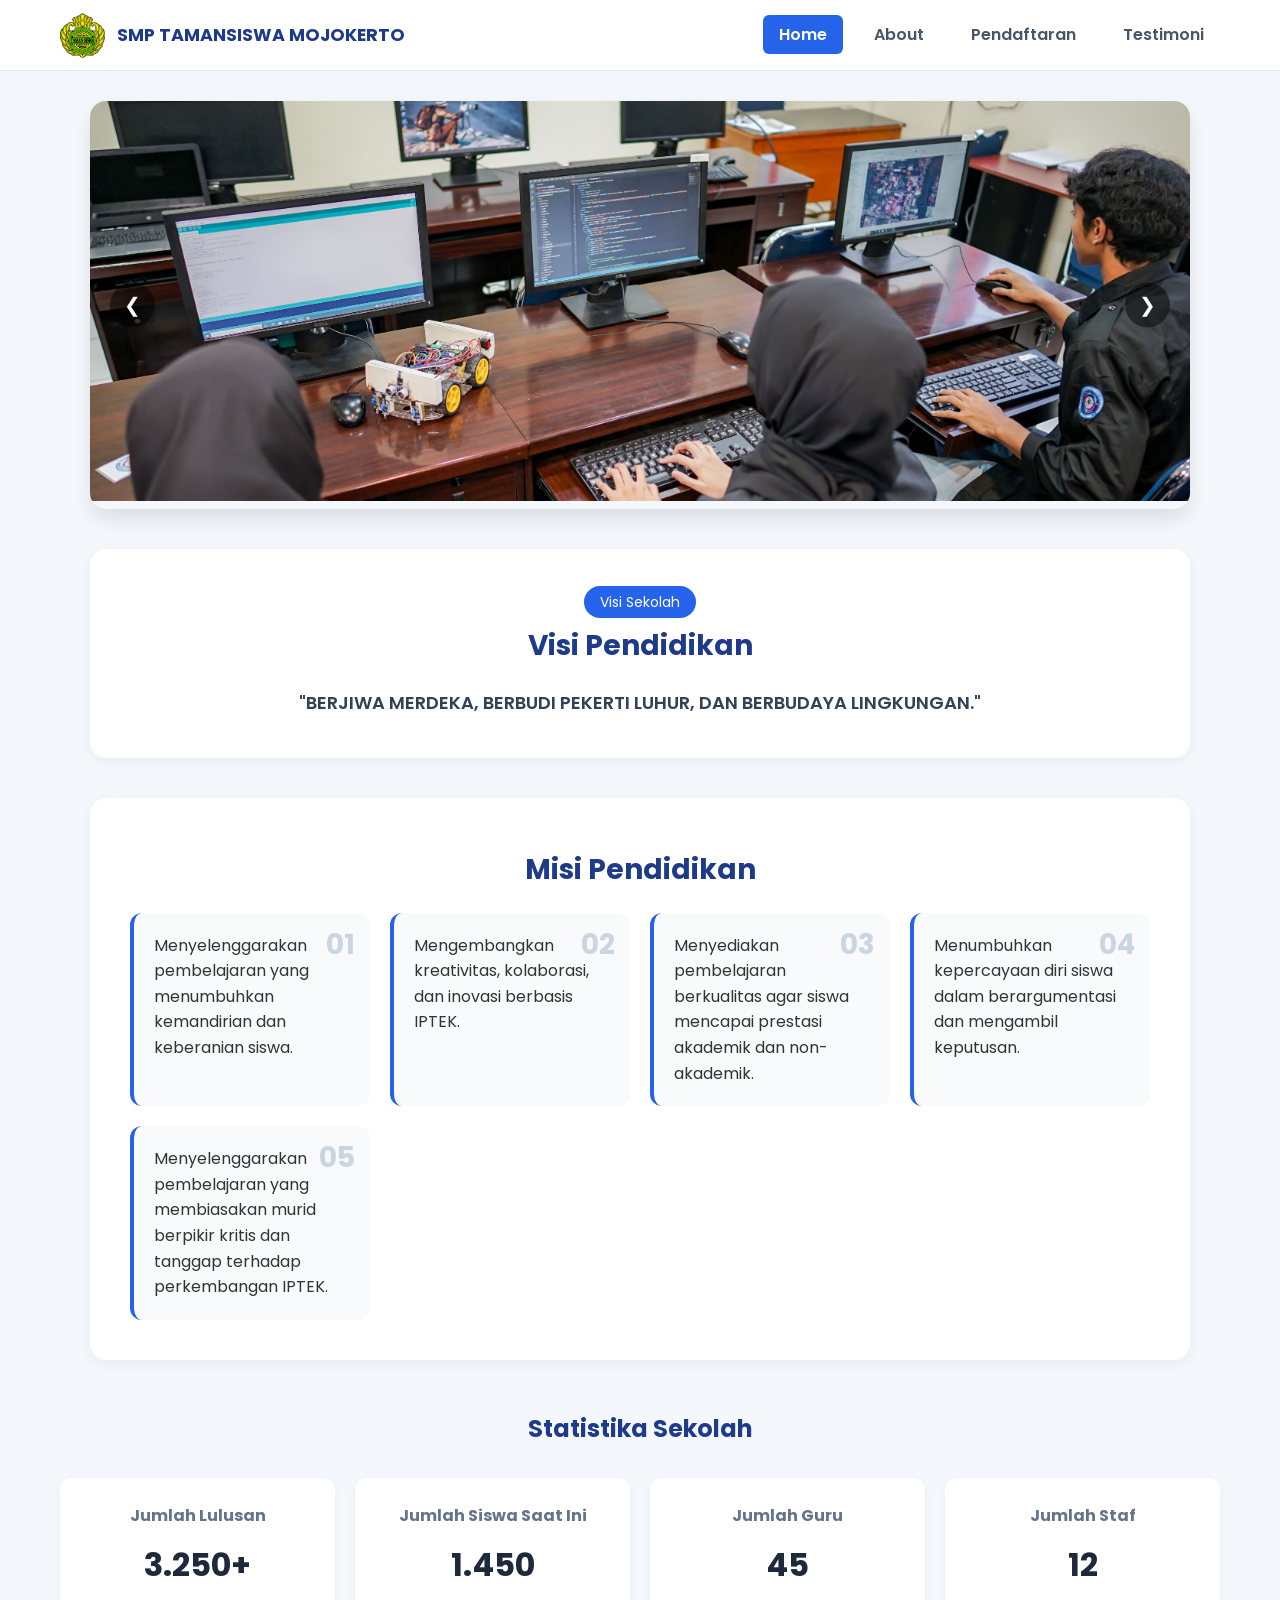
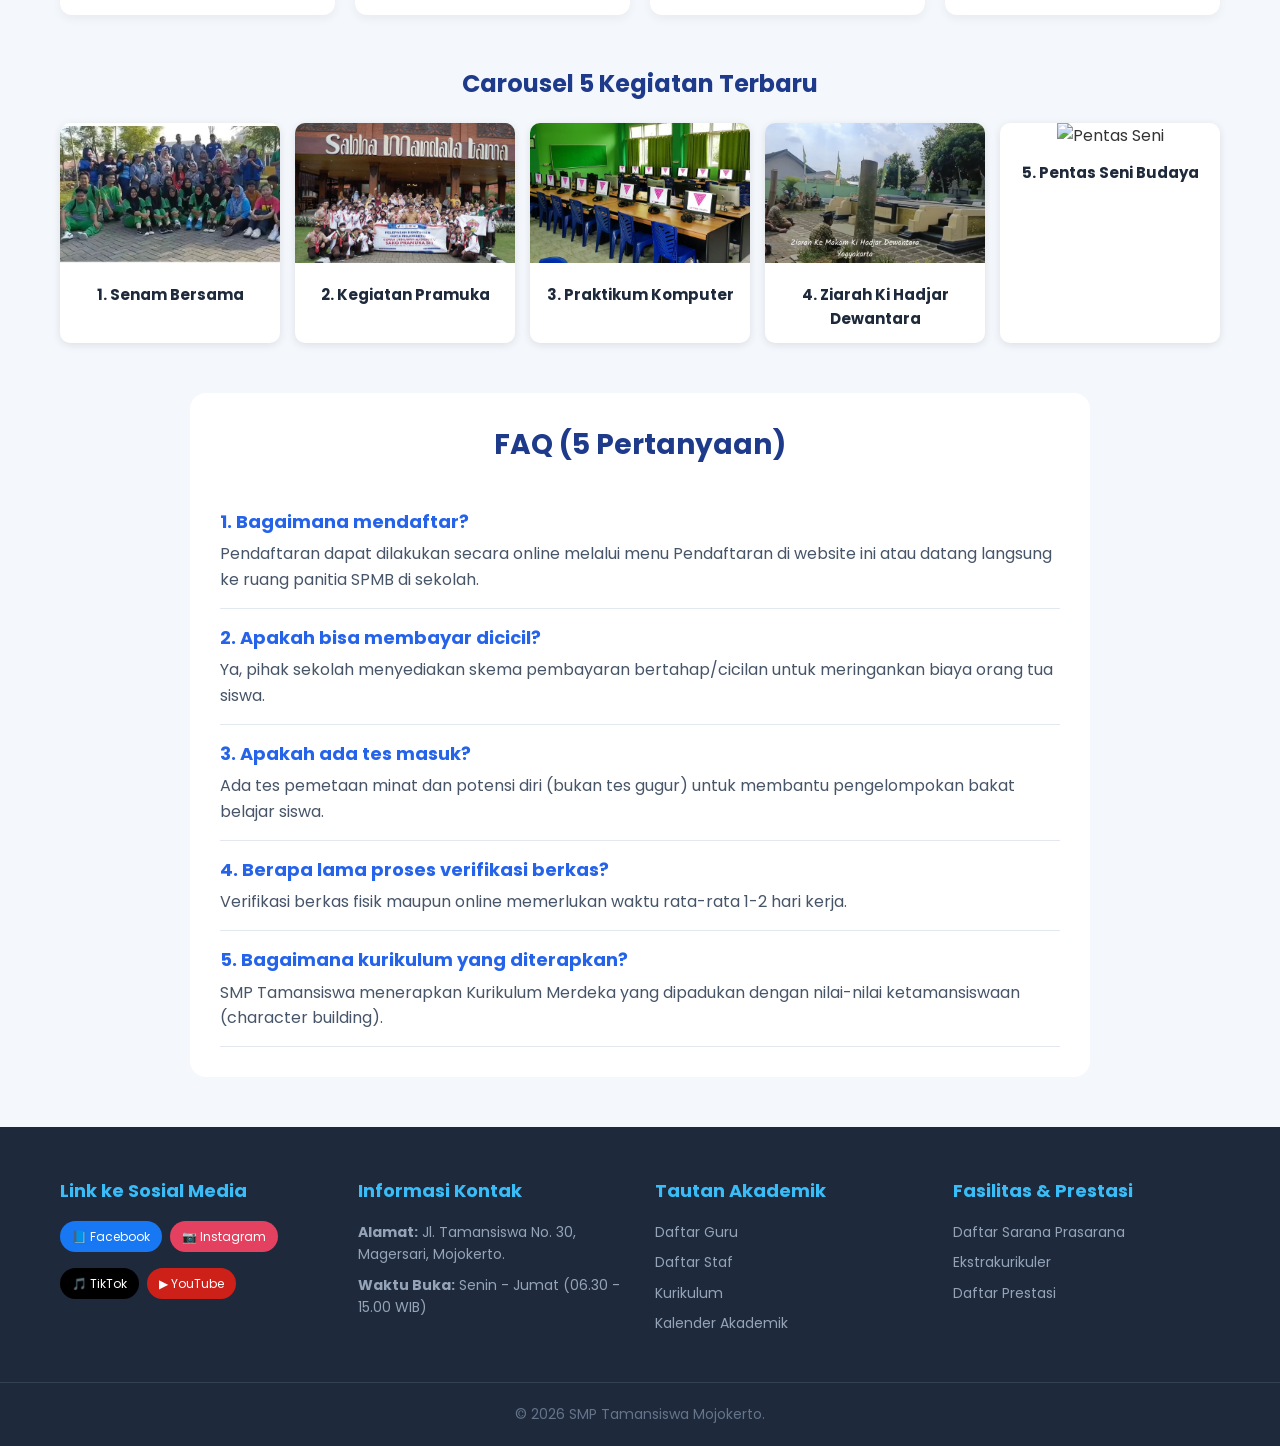
==== index.html @ 733a60e7 "Upload pertama project-TA 1" ====
<!DOCTYPE html>
<html lang="id">
<head>
  <meta charset="UTF-8" />
  <meta name="viewport" content="width=device-width, initial-scale=1.0" />
  <title>Home - SMP Tamansiswa Mojokerto</title>
  <link rel="stylesheet" href="style.css" />
  <link rel="preconnect" href="https://fonts.googleapis.com">
  <link href="https://fonts.googleapis.com/css2?family=Poppins:wght@300;400;600;700&display=swap" rel="stylesheet">
</head>
<body>

  <!-- NAVBAR NAVIGASI -->
  <nav class="navbar">
    <div class="container">
      <div class="logo-container">
        <img src="logo.png" alt="Logo Sekolah" class="logo-img" />
        <a href="index.html" class="logo">SMP TAMANSISWA MOJOKERTO</a>
      </div>

      <input type="checkbox" id="menu-toggle" class="menu-toggle-checkbox">
      <label for="menu-toggle" class="toggle-button" aria-label="Toggle Navigation">&#9776;</label>

      <div class="navbar-links">
        <ul class="nav-menu">
          <li><a href="index.html" class="active">Home</a></li>
          <li><a href="about.html">About</a></li>
          <li><a href="pendaftaran.html">Pendaftaran</a></li>
          <li><a href="testimoni.html">Testimoni</a></li>
        </ul>
      </div>
    </div>
  </nav>

  <!-- CAROUSEL PROMOSI SMP -->
  <div class="carousel">
    <input type="radio" name="slider" id="slide1" checked />
    <input type="radio" name="slider" id="slide2" />
    <input type="radio" name="slider" id="slide3" />

    <div class="slides">
      <div class="slide"><img src="gambar1.jpg" alt="Promosi 1" /></div>
      <div class="slide"><img src="gambar2.jpg" alt="Promosi 2" /></div>
      <div class="slide"><img src="gambar3.jpg" alt="Promosi 3" /></div>
    </div>

    <div class="navigation nav1">
      <label for="slide3" class="prev">&#10094;</label>
      <label for="slide2" class="next">&#10095;</label>
    </div>
    <div class="navigation nav2">
      <label for="slide1" class="prev">&#10094;</label>
      <label for="slide3" class="next">&#10095;</label>
    </div>
    <div class="navigation nav3">
      <label for="slide2" class="prev">&#10094;</label>
      <label for="slide1" class="next">&#10095;</label>
    </div>
  </div>

  <!-- VISI SMP -->
  <section class="visi-section">
    <div class="visi-header">
      <span class="visi-badge">Visi Sekolah</span>
      <h2>Visi Pendidikan</h2>
    </div>
    <p class="visi-text">
      "BERJIWA MERDEKA, BERBUDI PEKERTI LUHUR, DAN BERBUDAYA LINGKUNGAN."
    </p>
  </section>

  <!-- MISI SMP -->
  <section class="misi-section">
    <div class="misi-header">
      <h2>Misi Pendidikan</h2>
    </div>
    <div class="misi-grid">
      <div class="misi-card">
        <div class="misi-number">01</div>
        <p>Menyelenggarakan pembelajaran yang menumbuhkan kemandirian dan keberanian siswa.</p>
      </div>
      <div class="misi-card">
        <div class="misi-number">02</div>
        <p>Mengembangkan kreativitas, kolaborasi, dan inovasi berbasis IPTEK.</p>
      </div>
      <div class="misi-card">
        <div class="misi-number">03</div>
        <p>Menyediakan pembelajaran berkualitas agar siswa mencapai prestasi akademik dan non-akademik.</p>
      </div>
      <div class="misi-card">
        <div class="misi-number">04</div>
        <p>Menumbuhkan kepercayaan diri siswa dalam berargumentasi dan mengambil keputusan.</p>
      </div>
      <div class="misi-card">
        <div class="misi-number">05</div>
        <p>Menyelenggarakan pembelajaran yang membiasakan murid berpikir kritis dan tanggap terhadap perkembangan IPTEK.</p>
      </div>
    </div>
  </section>

  <!-- STATISTIKA -->
  <section id="statistik" class="container">
    <h2>Statistika Sekolah</h2>
    <div class="stat-grid">
      <div class="card">
        <h3>Jumlah Lulusan</h3>
        <div class="number">3.250+</div>
      </div>
      <div class="card">
        <h3>Jumlah Siswa Saat Ini</h3>
        <div class="number">1.450</div>
      </div>
      <div class="card">
        <h3>Jumlah Guru</h3>
        <div class="number">45</div>
      </div>
      <div class="card">
        <h3>Jumlah Staf</h3>
        <div class="number">12</div>
      </div>
    </div>
  </section>

  <!-- CAROUSEL 5 KEGIATAN TERBARU -->
  <section class="kegiatan-terbaru-section container">
    <h2 style="text-align: center; color: #1e3a8a; margin: 40px 0 20px;">Carousel 5 Kegiatan Terbaru</h2>
    <div class="kegiatan-grid">
      <div class="kegiatan-card">
        <img src="kegiatan1.jpg" alt="Senam Bersama">
        <h3>1. Senam Bersama</h3>
      </div>
      <div class="kegiatan-card">
        <img src="kegiatan2.jpg" alt="Pramuka">
        <h3>2. Kegiatan Pramuka</h3>
      </div>
      <div class="kegiatan-card">
        <img src="kegiatan3.jpg" alt="Lab Komputer">
        <h3>3. Praktikum Komputer</h3>
      </div>
      <div class="kegiatan-card">
        <img src="kegiatan4.jpg" alt="Ziarah">
        <h3>4. Ziarah Ki Hadjar Dewantara</h3>
      </div>
      <div class="kegiatan-card">
        <img src="kegiatan5.jpg" alt="Pentas Seni">
        <h3>5. Pentas Seni Budaya</h3>
      </div>
    </div>
  </section>

  <!-- FAQ (5 PERTANYAAN) -->
  <section class="faq-section">
    <h1>FAQ (5 Pertanyaan)</h1>
    <div class="faq-item">
      <h2>1. Bagaimana mendaftar?</h2>
      <p>Pendaftaran dapat dilakukan secara online melalui menu Pendaftaran di website ini atau datang langsung ke ruang panitia SPMB di sekolah.</p>
    </div>
    <div class="faq-item">
      <h2>2. Apakah bisa membayar dicicil?</h2>
      <p>Ya, pihak sekolah menyediakan skema pembayaran bertahap/cicilan untuk meringankan biaya orang tua siswa.</p>
    </div>
    <div class="faq-item">
      <h2>3. Apakah ada tes masuk?</h2>
      <p>Ada tes pemetaan minat dan potensi diri (bukan tes gugur) untuk membantu pengelompokan bakat belajar siswa.</p>
    </div>
    <div class="faq-item">
      <h2>4. Berapa lama proses verifikasi berkas?</h2>
      <p>Verifikasi berkas fisik maupun online memerlukan waktu rata-rata 1-2 hari kerja.</p>
    </div>
    <div class="faq-item">
      <h2>5. Bagaimana kurikulum yang diterapkan?</h2>
      <p>SMP Tamansiswa menerapkan Kurikulum Merdeka yang dipadukan dengan nilai-nilai ketamansiswaan (character building).</p>
    </div>
  </section>

 <!-- FOOTER -->
  <footer class="footer">
    <div class="footer-container">
      <div class="footer-col">
        <h3>Link ke Sosial Media</h3>
        <div class="social-buttons">
          <a href="#" class="facebook">📘 Facebook</a>
          <a href="https://www.instagram.com/smp_tamansiswa_mojokerto/" class="instagram" target="_blank">📷 Instagram</a>
          <a href="#" class="tiktok">🎵 TikTok</a>
          <a href="https://www.youtube.com/@smp_tamansiswa_mojokerto" class="youtube" target="_blank">▶ YouTube</a>
        </div>
      </div>
      <div class="footer-col">
        <h3>Informasi Kontak</h3>
        <p><strong>Alamat:</strong> Jl. Tamansiswa No. 30, Magersari, Mojokerto.</p>
        <p><strong>Waktu Buka:</strong> Senin - Jumat (06.30 - 15.00 WIB)</p>
      </div>
      <div class="footer-col">
        <h3>Tautan Akademik</h3>
        <a href="daftar-guru.html">Daftar Guru</a>
        <a href="daftar-staf.html">Daftar Staf</a>
        <a href="kurikulum.html">Kurikulum</a>
        <a href="kalender-akademik.html">Kalender Akademik</a>
      </div>
      <div class="footer-col">
        <h3>Fasilitas & Prestasi</h3>
        <a href="sarana-prasarana.html">Daftar Sarana Prasarana</a>
        <a href="ekstrakurikuler.html">Ekstrakurikuler</a>
        <a href="daftar-prestasi.html">Daftar Prestasi</a>
      </div>
    </div>
    <div class="footer-bottom">
      © 2026 SMP Tamansiswa Mojokerto.
    </div>
  </footer>

</body>
</html>
---- style.css ----
* {
  margin: 0;
  padding: 0;
  box-sizing: border-box;
}

body {
  font-family: 'Poppins', sans-serif;
  background: #f4f7fb;
  color: #333;
  line-height: 1.6;
}

.container {
  max-width: 1200px;
  margin: 0 auto;
  padding: 0 20px;
}

.navbar {
  background-color: #ffffff;
  border-bottom: 1px solid #e2e8f0;
  position: sticky;
  top: 0;
  z-index: 1000;
}

.navbar .container {
  display: flex;
  align-items: center;
  justify-content: space-between;
  height: 70px;
}

.logo-container {
  display: flex;
  align-items: center;
  gap: 12px;
}

.logo-img {
  width: 45px;
  height: 45px;
}

.logo {
  font-size: 1.1rem;
  font-weight: 700;
  color: #1e3a8a;
  text-decoration: none;
}

.navbar-links ul {
  list-style: none;
  display: flex;
  gap: 15px;
}

.navbar-links a {
  text-decoration: none;
  color: #475569;
  padding: 8px 16px;
  border-radius: 6px;
  font-weight: 600;
  transition: all 0.3s ease;
}

.navbar-links a:hover, .navbar-links a.active {
  background-color: #2563eb;
  color: white;
}

/* Checkbox Hack untuk Mobile Menu */
.menu-toggle-checkbox {
  display: none;
}

.toggle-button {
  display: none;
  font-size: 1.8rem;
  cursor: pointer;
  padding: 4px 12px;
  background: #f1f5f9;
  border-radius: 6px;
  color: #1e3a8a;
}

/* Responsive Mobile Navigation */
@media (max-width: 768px) {
  .toggle-button {
    display: block;
  }

  .navbar-links {
    display: none;
    width: 100%;
    position: absolute;
    top: 70px;
    left: 0;
    background: white;
    box-shadow: 0 4px 10px rgba(0, 0, 0, 0.1);
  }

  .menu-toggle-checkbox:checked ~ .navbar-links {
    display: block;
  }

  .navbar-links ul {
    flex-direction: column;
    padding: 20px;
    gap: 10px;
  }

  .navbar-links ul li a {
    display: block;
    padding: 10px;
  }
}

/* ================= CAROUSEL (PURE CSS) ================= */
.carousel {
  width: 100%;
  max-width: 1100px;
  margin: 30px auto;
  overflow: hidden;
  border-radius: 16px;
  position: relative;
  box-shadow: 0 10px 20px rgba(0,0,0,0.1);
}

.carousel input { display: none; }
.slides { display: flex; transition: 0.5s ease; }
.slide { flex: 0 0 100%; }
.slide img { width: 100%; height: 400px; object-fit: cover; }

#slide1:checked ~ .slides { transform: translateX(0%); }
#slide2:checked ~ .slides { transform: translateX(-100%); }
#slide3:checked ~ .slides { transform: translateX(-200%); }

.navigation {
  position: absolute;
  top: 50%;
  width: 100%;
  transform: translateY(-50%);
  display: none;
  justify-content: space-between;
  padding: 0 20px;
}

#slide1:checked ~ .nav1, #slide2:checked ~ .nav2, #slide3:checked ~ .nav3 { display: flex; }

.navigation label {
  width: 45px; height: 45px;
  background: rgba(0, 0, 0, 0.5);
  color: white; border-radius: 50%;
  display: flex; justify-content: center; align-items: center;
  cursor: pointer; font-size: 20px;
}

/* ================= VISI & MISI ================= */
.visi-section, .misi-section {
  max-width: 1100px;
  margin: 40px auto;
  padding: 40px;
  background: white;
  border-radius: 16px;
  box-shadow: 0 4px 15px rgba(0, 0, 0, 0.05);
}

.visi-header, .misi-header { text-align: center; margin-bottom: 20px; }
.visi-badge { background: #2563eb; color: white; padding: 6px 16px; border-radius: 20px; font-size: 14px; }
.visi-header h2, .misi-header h2 { font-size: 28px; color: #1e3a8a; margin-top: 10px; }
.visi-text { text-align: center; font-size: 18px; font-weight: 600; color: #334155; }

.misi-grid {
  display: grid;
  grid-template-columns: repeat(auto-fit, minmax(220px, 1fr));
  gap: 20px;
}

.misi-card {
  background: #f8fafc;
  padding: 20px;
  border-radius: 12px;
  position: relative;
  border-left: 4px solid #2563eb;
}

.misi-number { position: absolute; top: 10px; right: 15px; font-size: 28px; color: #cbd5e1; font-weight: bold; }

/* ================= STATISTIK ================= */
#statistik { margin: 50px auto; text-align: center; }
#statistik h2 { margin-bottom: 30px; color: #1e3a8a; }
.stat-grid { display: flex; gap: 20px; justify-content: center; flex-wrap: wrap; }
.card { background: white; padding: 25px; border-radius: 12px; box-shadow: 0 4px 10px rgba(0,0,0,0.05); min-width: 200px; flex: 1; }
.card h3 { font-size: 16px; color: #64748b; }
.number { font-size: 32px; font-weight: bold; color: #1e293b; margin-top: 10px; }

/* ================= KEGIATAN TERBARU & KATEGORI ================= */
.kegiatan-grid { display: grid; grid-template-columns: repeat(auto-fit, minmax(180px, 1fr)); gap: 15px; margin-top: 20px; }
.kegiatan-card { background: white; border-radius: 10px; overflow: hidden; box-shadow: 0 2px 8px rgba(0,0,0,0.1); text-align: center; }
.kegiatan-card img { width: 100%; height: 140px; object-fit: cover; }
.kegiatan-card h3 { padding: 12px; font-size: 15px; color: #1e293b; }

.kategori-grid { display: grid; grid-template-columns: repeat(auto-fit, minmax(220px, 1fr)); gap: 20px; margin-top: 20px; }
.kategori-card { background: white; padding: 20px; border-radius: 10px; border-top: 3px solid #2563eb; box-shadow: 0 2px 8px rgba(0,0,0,0.05); }
.kategori-card h3 { margin-bottom: 12px; color: #1e3a8a; }
.kategori-card ul { list-style-position: inside; color: #475569; }

/* ================= FAQ ================= */
.faq-section { max-width: 900px; margin: 50px auto; padding: 30px; background: white; border-radius: 16px; }
.faq-section h1 { text-align: center; font-size: 28px; color: #1e3a8a; margin-bottom: 25px; }
.faq-item { border-bottom: 1px solid #e2e8f0; padding: 15px 0; }
.faq-item h2 { font-size: 18px; color: #2563eb; }
.faq-item p { color: #475569; margin-top: 5px; }

/* ================= ABOUT BANNER & SEJARAH ================= */
.about-banner { position: relative; width: 100%; height: 300px; border-radius: 16px; overflow: hidden; margin-bottom: 30px; }
.about-banner img { width: 100%; height: 100%; object-fit: cover; }
.banner-text { position: absolute; top: 50%; left: 50%; transform: translate(-50%, -50%); color: white; text-align: center; background: rgba(0,0,0,0.5); padding: 20px; border-radius: 10px; }
.sejarah-section { background: white; padding: 30px; border-radius: 16px; margin-bottom: 40px; }
.sejarah-section h2 { color: #1e3a8a; margin-bottom: 15px; }

/* ================= PENDAFTARAN & BIAYA ================= */
.pendaftaran-section { margin: 50px auto; background: white; padding: 40px; border-radius: 16px; }
.section-title { text-align: center; color: #1e3a8a; margin-bottom: 30px; }
.langkah-list { margin-left: 20px; margin-top: 10px; margin-bottom: 30px; }
.table-biaya { width: 100%; border-collapse: collapse; margin: 20px 0 30px; }
.table-biaya th, .table-biaya td { border: 1px solid #e2e8f0; padding: 12px; text-align: left; }
.table-biaya th { background: #f1f5f9; color: #1e293b; }

.form-wrapper { max-width: 600px; margin: 0 auto; background: #f8fafc; padding: 25px; border-radius: 10px; }
.form-group { margin-bottom: 15px; }
.form-group label { display: block; margin-bottom: 5px; font-weight: 600; }
.form-group input, .form-group select { width: 100%; padding: 10px; border: 1px solid #cbd5e1; border-radius: 6px; }
.btn { width: 100%; padding: 12px; background: #2563eb; color: white; border: none; border-radius: 6px; font-weight: bold; cursor: pointer; }

/* ================= TESTIMONI ================= */
.testimonial-section { background: #eef2ff; padding: 50px 0; }
.testimonial-grid { display: grid; grid-template-columns: repeat(auto-fit, minmax(240px, 1fr)); gap: 20px; margin-top: 30px; }
.testimonial-card { background: white; padding: 25px; border-radius: 12px; box-shadow: 0 4px 10px rgba(0,0,0,0.05); }
.quote-icon { font-size: 32px; color: #2563eb; font-weight: bold; }
.testimonial-text { font-style: italic; color: #475569; margin-bottom: 15px; }
.author-info h4 { font-size: 16px; color: #1e293b; }
.author-info p { font-size: 13px; color: #64748b; }

/* ================= FOOTER ================= */
.footer { background: #1e293b; color: #f8fafc; padding-top: 50px; margin-top: 50px; }
.footer-container { max-width: 1200px; margin: auto; padding: 0 20px 40px; display: grid; grid-template-columns: repeat(auto-fit, minmax(220px, 1fr)); gap: 30px; }
.footer-col h3 { font-size: 18px; margin-bottom: 15px; color: #38bdf8; }
.footer-col p, .footer-col a { color: #94a3b8; font-size: 14px; text-decoration: none; margin-bottom: 8px; display: block; }
.social-buttons { display: flex; flex-wrap: wrap; gap: 8px; margin-top: 15px; }
.social-buttons a { padding: 6px 12px; border-radius: 20px; color: white; font-size: 12px; text-decoration: none; }
.facebook { background: #1877F2; } .instagram { background: #E4405F; } .tiktok { background: #000; } .youtube { background: #CD2019; }
.footer-bottom { text-align: center; border-top: 1px solid #334155; padding: 20px; font-size: 14px; color: #64748b; }

.detail-section {
  background: #ffffff;
  padding: 40px;
  border-radius: 16px;
  margin: 40px auto;
  box-shadow: 0 4px 15px rgba(0, 0, 0, 0.05);
}

.grid-cards {
  display: grid;
  grid-template-columns: repeat(auto-fit, minmax(220px, 1fr));
  gap: 20px;
  margin-top: 25px;
}

.profile-card {
  background: #f8fafc;
  border-radius: 12px;
  padding: 20px;
  text-align: center;
  border: 1px solid #e2e8f0;
}

.profile-card img {
  width: 100px;
  height: 100px;
  border-radius: 50%;
  object-fit: cover;
  margin-bottom: 12px;
}

.profile-card h4 {
  color: #1e3a8a;
  font-size: 16px;
  margin-bottom: 4px;
}

.profile-card p {
  color: #64748b;
  font-size: 13px;
}

.list-detail {
  list-style-type: none;
  margin-top: 15px;
}

.list-detail li {
  padding: 12px 15px;
  background: #f8fafc;
  border-left: 4px solid #2563eb;
  margin-bottom: 10px;
  border-radius: 0 8px 8px 0;
}
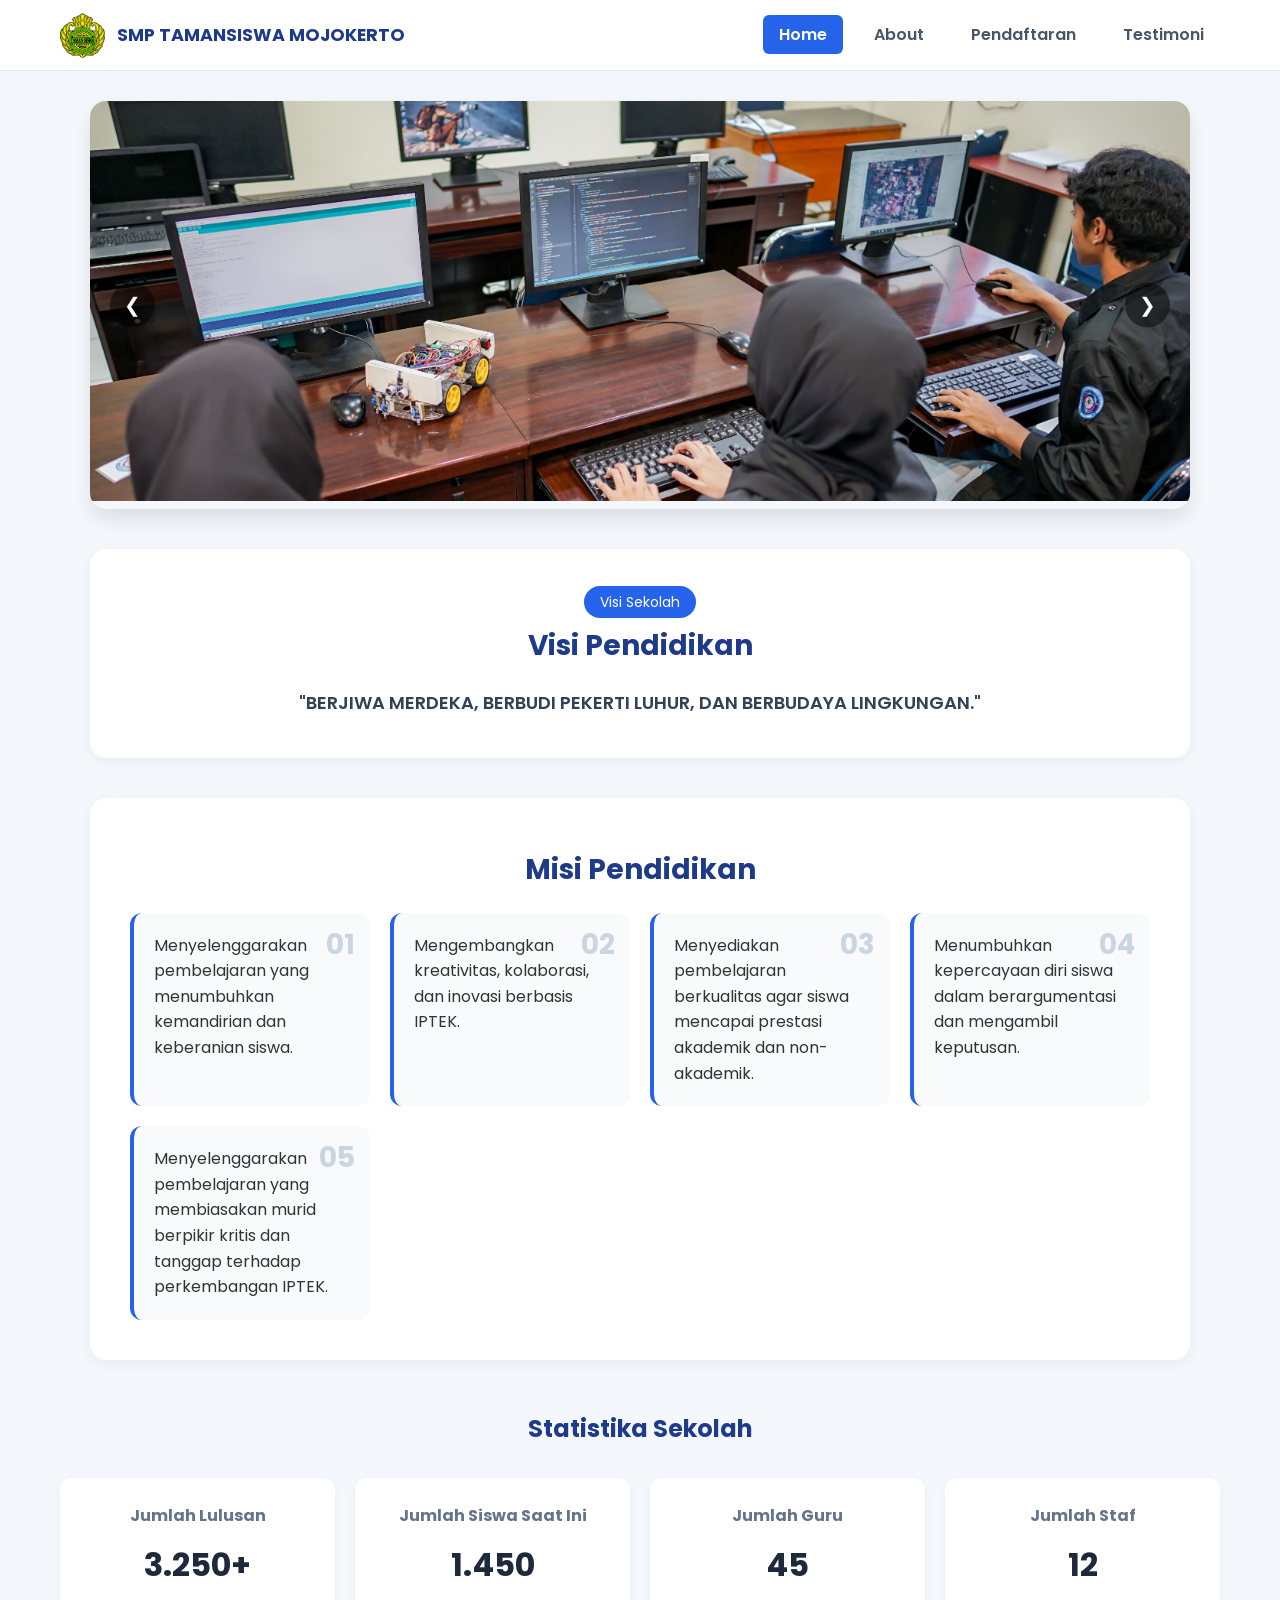
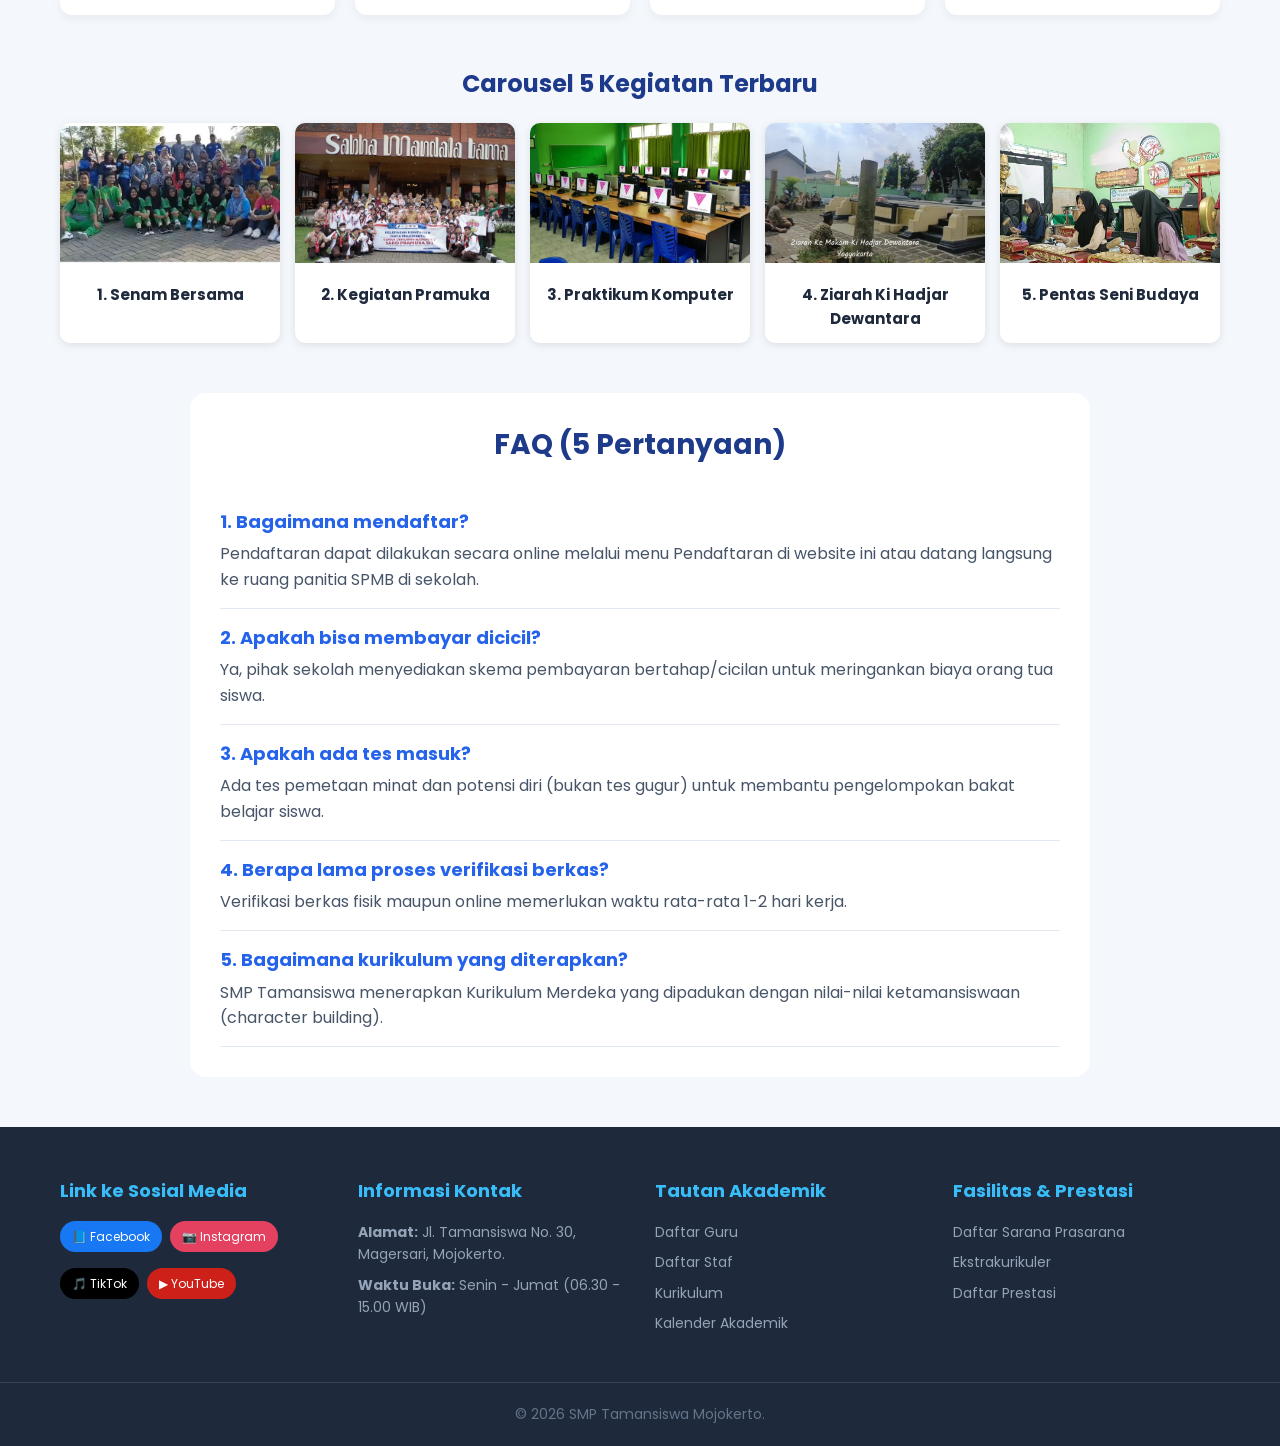
==== commit 522ea8b5: "Add files via upload" ====
--- a/index.html
+++ b/index.html
@@ -1,213 +1,225 @@
-<!DOCTYPE html>
-<html lang="id">
-<head>
-  <meta charset="UTF-8" />
-  <meta name="viewport" content="width=device-width, initial-scale=1.0" />
-  <title>Home - SMP Tamansiswa Mojokerto</title>
-  <link rel="stylesheet" href="style.css" />
-  <link rel="preconnect" href="https://fonts.googleapis.com">
-  <link href="https://fonts.googleapis.com/css2?family=Poppins:wght@300;400;600;700&display=swap" rel="stylesheet">
-</head>
-<body>
-
-  <!-- NAVBAR NAVIGASI -->
-  <nav class="navbar">
-    <div class="container">
-      <div class="logo-container">
-        <img src="logo.png" alt="Logo Sekolah" class="logo-img" />
-        <a href="index.html" class="logo">SMP TAMANSISWA MOJOKERTO</a>
-      </div>
-
-      <input type="checkbox" id="menu-toggle" class="menu-toggle-checkbox">
-      <label for="menu-toggle" class="toggle-button" aria-label="Toggle Navigation">&#9776;</label>
-
-      <div class="navbar-links">
-        <ul class="nav-menu">
-          <li><a href="index.html" class="active">Home</a></li>
-          <li><a href="about.html">About</a></li>
-          <li><a href="pendaftaran.html">Pendaftaran</a></li>
-          <li><a href="testimoni.html">Testimoni</a></li>
-        </ul>
-      </div>
-    </div>
-  </nav>
-
-  <!-- CAROUSEL PROMOSI SMP -->
-  <div class="carousel">
-    <input type="radio" name="slider" id="slide1" checked />
-    <input type="radio" name="slider" id="slide2" />
-    <input type="radio" name="slider" id="slide3" />
-
-    <div class="slides">
-      <div class="slide"><img src="gambar1.jpg" alt="Promosi 1" /></div>
-      <div class="slide"><img src="gambar2.jpg" alt="Promosi 2" /></div>
-      <div class="slide"><img src="gambar3.jpg" alt="Promosi 3" /></div>
-    </div>
-
-    <div class="navigation nav1">
-      <label for="slide3" class="prev">&#10094;</label>
-      <label for="slide2" class="next">&#10095;</label>
-    </div>
-    <div class="navigation nav2">
-      <label for="slide1" class="prev">&#10094;</label>
-      <label for="slide3" class="next">&#10095;</label>
-    </div>
-    <div class="navigation nav3">
-      <label for="slide2" class="prev">&#10094;</label>
-      <label for="slide1" class="next">&#10095;</label>
-    </div>
-  </div>
-
-  <!-- VISI SMP -->
-  <section class="visi-section">
-    <div class="visi-header">
-      <span class="visi-badge">Visi Sekolah</span>
-      <h2>Visi Pendidikan</h2>
-    </div>
-    <p class="visi-text">
-      "BERJIWA MERDEKA, BERBUDI PEKERTI LUHUR, DAN BERBUDAYA LINGKUNGAN."
-    </p>
-  </section>
-
-  <!-- MISI SMP -->
-  <section class="misi-section">
-    <div class="misi-header">
-      <h2>Misi Pendidikan</h2>
-    </div>
-    <div class="misi-grid">
-      <div class="misi-card">
-        <div class="misi-number">01</div>
-        <p>Menyelenggarakan pembelajaran yang menumbuhkan kemandirian dan keberanian siswa.</p>
-      </div>
-      <div class="misi-card">
-        <div class="misi-number">02</div>
-        <p>Mengembangkan kreativitas, kolaborasi, dan inovasi berbasis IPTEK.</p>
-      </div>
-      <div class="misi-card">
-        <div class="misi-number">03</div>
-        <p>Menyediakan pembelajaran berkualitas agar siswa mencapai prestasi akademik dan non-akademik.</p>
-      </div>
-      <div class="misi-card">
-        <div class="misi-number">04</div>
-        <p>Menumbuhkan kepercayaan diri siswa dalam berargumentasi dan mengambil keputusan.</p>
-      </div>
-      <div class="misi-card">
-        <div class="misi-number">05</div>
-        <p>Menyelenggarakan pembelajaran yang membiasakan murid berpikir kritis dan tanggap terhadap perkembangan IPTEK.</p>
-      </div>
-    </div>
-  </section>
-
-  <!-- STATISTIKA -->
-  <section id="statistik" class="container">
-    <h2>Statistika Sekolah</h2>
-    <div class="stat-grid">
-      <div class="card">
-        <h3>Jumlah Lulusan</h3>
-        <div class="number">3.250+</div>
-      </div>
-      <div class="card">
-        <h3>Jumlah Siswa Saat Ini</h3>
-        <div class="number">1.450</div>
-      </div>
-      <div class="card">
-        <h3>Jumlah Guru</h3>
-        <div class="number">45</div>
-      </div>
-      <div class="card">
-        <h3>Jumlah Staf</h3>
-        <div class="number">12</div>
-      </div>
-    </div>
-  </section>
-
-  <!-- CAROUSEL 5 KEGIATAN TERBARU -->
-  <section class="kegiatan-terbaru-section container">
-    <h2 style="text-align: center; color: #1e3a8a; margin: 40px 0 20px;">Carousel 5 Kegiatan Terbaru</h2>
-    <div class="kegiatan-grid">
-      <div class="kegiatan-card">
-        <img src="kegiatan1.jpg" alt="Senam Bersama">
-        <h3>1. Senam Bersama</h3>
-      </div>
-      <div class="kegiatan-card">
-        <img src="kegiatan2.jpg" alt="Pramuka">
-        <h3>2. Kegiatan Pramuka</h3>
-      </div>
-      <div class="kegiatan-card">
-        <img src="kegiatan3.jpg" alt="Lab Komputer">
-        <h3>3. Praktikum Komputer</h3>
-      </div>
-      <div class="kegiatan-card">
-        <img src="kegiatan4.jpg" alt="Ziarah">
-        <h3>4. Ziarah Ki Hadjar Dewantara</h3>
-      </div>
-      <div class="kegiatan-card">
-        <img src="kegiatan5.jpg" alt="Pentas Seni">
-        <h3>5. Pentas Seni Budaya</h3>
-      </div>
-    </div>
-  </section>
-
-  <!-- FAQ (5 PERTANYAAN) -->
-  <section class="faq-section">
-    <h1>FAQ (5 Pertanyaan)</h1>
-    <div class="faq-item">
-      <h2>1. Bagaimana mendaftar?</h2>
-      <p>Pendaftaran dapat dilakukan secara online melalui menu Pendaftaran di website ini atau datang langsung ke ruang panitia SPMB di sekolah.</p>
-    </div>
-    <div class="faq-item">
-      <h2>2. Apakah bisa membayar dicicil?</h2>
-      <p>Ya, pihak sekolah menyediakan skema pembayaran bertahap/cicilan untuk meringankan biaya orang tua siswa.</p>
-    </div>
-    <div class="faq-item">
-      <h2>3. Apakah ada tes masuk?</h2>
-      <p>Ada tes pemetaan minat dan potensi diri (bukan tes gugur) untuk membantu pengelompokan bakat belajar siswa.</p>
-    </div>
-    <div class="faq-item">
-      <h2>4. Berapa lama proses verifikasi berkas?</h2>
-      <p>Verifikasi berkas fisik maupun online memerlukan waktu rata-rata 1-2 hari kerja.</p>
-    </div>
-    <div class="faq-item">
-      <h2>5. Bagaimana kurikulum yang diterapkan?</h2>
-      <p>SMP Tamansiswa menerapkan Kurikulum Merdeka yang dipadukan dengan nilai-nilai ketamansiswaan (character building).</p>
-    </div>
-  </section>
-
- <!-- FOOTER -->
-  <footer class="footer">
-    <div class="footer-container">
-      <div class="footer-col">
-        <h3>Link ke Sosial Media</h3>
-        <div class="social-buttons">
-          <a href="#" class="facebook">📘 Facebook</a>
-          <a href="https://www.instagram.com/smp_tamansiswa_mojokerto/" class="instagram" target="_blank">📷 Instagram</a>
-          <a href="#" class="tiktok">🎵 TikTok</a>
-          <a href="https://www.youtube.com/@smp_tamansiswa_mojokerto" class="youtube" target="_blank">▶ YouTube</a>
-        </div>
-      </div>
-      <div class="footer-col">
-        <h3>Informasi Kontak</h3>
-        <p><strong>Alamat:</strong> Jl. Tamansiswa No. 30, Magersari, Mojokerto.</p>
-        <p><strong>Waktu Buka:</strong> Senin - Jumat (06.30 - 15.00 WIB)</p>
-      </div>
-      <div class="footer-col">
-        <h3>Tautan Akademik</h3>
-        <a href="daftar-guru.html">Daftar Guru</a>
-        <a href="daftar-staf.html">Daftar Staf</a>
-        <a href="kurikulum.html">Kurikulum</a>
-        <a href="kalender-akademik.html">Kalender Akademik</a>
-      </div>
-      <div class="footer-col">
-        <h3>Fasilitas & Prestasi</h3>
-        <a href="sarana-prasarana.html">Daftar Sarana Prasarana</a>
-        <a href="ekstrakurikuler.html">Ekstrakurikuler</a>
-        <a href="daftar-prestasi.html">Daftar Prestasi</a>
-      </div>
-    </div>
-    <div class="footer-bottom">
-      © 2026 SMP Tamansiswa Mojokerto.
-    </div>
-  </footer>
-
-</body>
+<!DOCTYPE html>
+<html lang="id">
+<head>
+  <meta charset="UTF-8" />
+  <meta name="viewport" content="width=device-width, initial-scale=1.0" />
+  <title>Home - SMP Tamansiswa Mojokerto</title>
+  <link rel="stylesheet" href="style.css" />
+  <link rel="preconnect" href="https://fonts.googleapis.com">
+  <link href="https://fonts.googleapis.com/css2?family=Poppins:wght@300;400;600;700&display=swap" rel="stylesheet">
+</head>
+<body>
+
+  <!-- NAVBAR NAVIGASI -->
+  <nav class="navbar">
+    <div class="container">
+      <div class="logo-container">
+        <img src="logo.png" alt="Logo Sekolah" class="logo-img" />
+        <a href="index.html" class="logo">SMP TAMANSISWA MOJOKERTO</a>
+      </div>
+
+      <input type="checkbox" id="menu-toggle" class="menu-toggle-checkbox">
+      <label for="menu-toggle" class="toggle-button" aria-label="Toggle Navigation">&#9776;</label>
+
+      <div class="navbar-links">
+        <ul class="nav-menu">
+          <li><a href="index.html" class="active">Home</a></li>
+          <li><a href="about.html">About</a></li>
+          <li><a href="pendaftaran.html">Pendaftaran</a></li>
+          <li><a href="testimoni.html">Testimoni</a></li>
+        </ul>
+      </div>
+    </div>
+  </nav>
+
+  <!-- CAROUSEL PROMOSI SMP -->
+  <div class="carousel">
+    <input type="radio" name="slider" id="slide1" checked />
+    <input type="radio" name="slider" id="slide2" />
+    <input type="radio" name="slider" id="slide3" />
+    <input type="radio" name="slider" id="slide4" />
+    <input type="radio" name="slider" id="slide5" />
+
+    <div class="slides">
+      <div class="slide"><img src="gambar1.jpg" alt="Promosi 1" /></div>
+      <div class="slide"><img src="gambar2.jpg" alt="Promosi 2" /></div>
+      <div class="slide"><img src="gambar3.jpg" alt="Promosi 3" /></div>
+      <div class="slide"><img src="gambar4.jpg" alt="Promosi 4" /></div>
+      <div class="slide"><img src="gambar5.jpg" alt="Promosi 5" /></div>
+    </div>
+
+    <div class="navigation nav1">
+      <label for="slide5" class="prev">&#10094;</label>
+      <label for="slide1" class="next">&#10095;</label>
+    </div>
+    <div class="navigation nav2">
+      <label for="slide5" class="prev">&#10094;</label>
+      <label for="slide4" class="next">&#10095;</label>
+    </div>
+    <div class="navigation nav3">
+      <label for="slide3" class="prev">&#10094;</label>
+      <label for="slide4" class="next">&#10095;</label>
+    </div>
+    <div class="navigation nav4">
+      <label for="slide2" class="prev">&#10094;</label>
+      <label for="slide3" class="next">&#10095;</label>
+    </div>
+      <div class="navigation nav5">
+      <label for="slide1" class="prev">&#10094;</label>
+      <label for="slide2" class="next">&#10095;</label>
+    </div>
+  </div>
+
+  <!-- VISI SMP -->
+  <section class="visi-section">
+    <div class="visi-header">
+      <span class="visi-badge">Visi Sekolah</span>
+      <h2>Visi Pendidikan</h2>
+    </div>
+    <p class="visi-text">
+      "BERJIWA MERDEKA, BERBUDI PEKERTI LUHUR, DAN BERBUDAYA LINGKUNGAN."
+    </p>
+  </section>
+
+  <!-- MISI SMP -->
+  <section class="misi-section">
+    <div class="misi-header">
+      <h2>Misi Pendidikan</h2>
+    </div>
+    <div class="misi-grid">
+      <div class="misi-card">
+        <div class="misi-number">01</div>
+        <p>Menyelenggarakan pembelajaran yang menumbuhkan kemandirian dan keberanian siswa.</p>
+      </div>
+      <div class="misi-card">
+        <div class="misi-number">02</div>
+        <p>Mengembangkan kreativitas, kolaborasi, dan inovasi berbasis IPTEK.</p>
+      </div>
+      <div class="misi-card">
+        <div class="misi-number">03</div>
+        <p>Menyediakan pembelajaran berkualitas agar siswa mencapai prestasi akademik dan non-akademik.</p>
+      </div>
+      <div class="misi-card">
+        <div class="misi-number">04</div>
+        <p>Menumbuhkan kepercayaan diri siswa dalam berargumentasi dan mengambil keputusan.</p>
+      </div>
+      <div class="misi-card">
+        <div class="misi-number">05</div>
+        <p>Menyelenggarakan pembelajaran yang membiasakan murid berpikir kritis dan tanggap terhadap perkembangan IPTEK.</p>
+      </div>
+    </div>
+  </section>
+
+  <!-- STATISTIKA -->
+  <section id="statistik" class="container">
+    <h2>Statistika Sekolah</h2>
+    <div class="stat-grid">
+      <div class="card">
+        <h3>Jumlah Lulusan</h3>
+        <div class="number">3.250+</div>
+      </div>
+      <div class="card">
+        <h3>Jumlah Siswa Saat Ini</h3>
+        <div class="number">1.450</div>
+      </div>
+      <div class="card">
+        <h3>Jumlah Guru</h3>
+        <div class="number">45</div>
+      </div>
+      <div class="card">
+        <h3>Jumlah Staf</h3>
+        <div class="number">12</div>
+      </div>
+    </div>
+  </section>
+
+  <!-- CAROUSEL 5 KEGIATAN TERBARU -->
+  <section class="kegiatan-terbaru-section container">
+    <h2 style="text-align: center; color: #1e3a8a; margin: 40px 0 20px;">Carousel 5 Kegiatan Terbaru</h2>
+    <div class="kegiatan-grid">
+      <div class="kegiatan-card">
+        <img src="kegiatan1.jpg" alt="Senam Bersama">
+        <h3>1. Senam Bersama</h3>
+      </div>
+      <div class="kegiatan-card">
+        <img src="kegiatan2.jpg" alt="Pramuka">
+        <h3>2. Kegiatan Pramuka</h3>
+      </div>
+      <div class="kegiatan-card">
+        <img src="kegiatan3.jpg" alt="Lab Komputer">
+        <h3>3. Praktikum Komputer</h3>
+      </div>
+      <div class="kegiatan-card">
+        <img src="kegiatan4.jpg" alt="Ziarah">
+        <h3>4. Ziarah Ki Hadjar Dewantara</h3>
+      </div>
+      <div class="kegiatan-card">
+        <img src="kegiatan5.jpg" alt="Pentas Seni">
+        <h3>5. Pentas Seni Budaya</h3>
+      </div>
+    </div>
+  </section>
+
+  <!-- FAQ (5 PERTANYAAN) -->
+  <section class="faq-section">
+    <h1>FAQ (5 Pertanyaan)</h1>
+    <div class="faq-item">
+      <h2>1. Bagaimana mendaftar?</h2>
+      <p>Pendaftaran dapat dilakukan secara online melalui menu Pendaftaran di website ini atau datang langsung ke ruang panitia SPMB di sekolah.</p>
+    </div>
+    <div class="faq-item">
+      <h2>2. Apakah bisa membayar dicicil?</h2>
+      <p>Ya, pihak sekolah menyediakan skema pembayaran bertahap/cicilan untuk meringankan biaya orang tua siswa.</p>
+    </div>
+    <div class="faq-item">
+      <h2>3. Apakah ada tes masuk?</h2>
+      <p>Ada tes pemetaan minat dan potensi diri (bukan tes gugur) untuk membantu pengelompokan bakat belajar siswa.</p>
+    </div>
+    <div class="faq-item">
+      <h2>4. Berapa lama proses verifikasi berkas?</h2>
+      <p>Verifikasi berkas fisik maupun online memerlukan waktu rata-rata 1-2 hari kerja.</p>
+    </div>
+    <div class="faq-item">
+      <h2>5. Bagaimana kurikulum yang diterapkan?</h2>
+      <p>SMP Tamansiswa menerapkan Kurikulum Merdeka yang dipadukan dengan nilai-nilai ketamansiswaan (character building).</p>
+    </div>
+  </section>
+
+ <!-- FOOTER -->
+  <footer class="footer">
+    <div class="footer-container">
+      <div class="footer-col">
+        <h3>Link ke Sosial Media</h3>
+        <div class="social-buttons">
+          <a href="#" class="facebook">📘 Facebook</a>
+          <a href="https://www.instagram.com/smp_tamansiswa_mojokerto/" class="instagram" target="_blank">📷 Instagram</a>
+          <a href="#" class="tiktok">🎵 TikTok</a>
+          <a href="https://www.youtube.com/@smp_tamansiswa_mojokerto" class="youtube" target="_blank">▶ YouTube</a>
+        </div>
+      </div>
+      <div class="footer-col">
+        <h3>Informasi Kontak</h3>
+        <p><strong>Alamat:</strong> Jl. Tamansiswa No. 30, Magersari, Mojokerto.</p>
+        <p><strong>Waktu Buka:</strong> Senin - Jumat (06.30 - 15.00 WIB)</p>
+      </div>
+      <div class="footer-col">
+        <h3>Tautan Akademik</h3>
+        <a href="daftar-guru.html">Daftar Guru</a>
+        <a href="daftar-staf.html">Daftar Staf</a>
+        <a href="kurikulum.html">Kurikulum</a>
+        <a href="kalender-akademik.html">Kalender Akademik</a>
+      </div>
+      <div class="footer-col">
+        <h3>Fasilitas & Prestasi</h3>
+        <a href="sarana-prasarana.html">Daftar Sarana Prasarana</a>
+        <a href="ekstrakurikuler.html">Ekstrakurikuler</a>
+        <a href="daftar-prestasi.html">Daftar Prestasi</a>
+      </div>
+    </div>
+    <div class="footer-bottom">
+      © 2026 SMP Tamansiswa Mojokerto.
+    </div>
+  </footer>
+
+</body>
 </html>
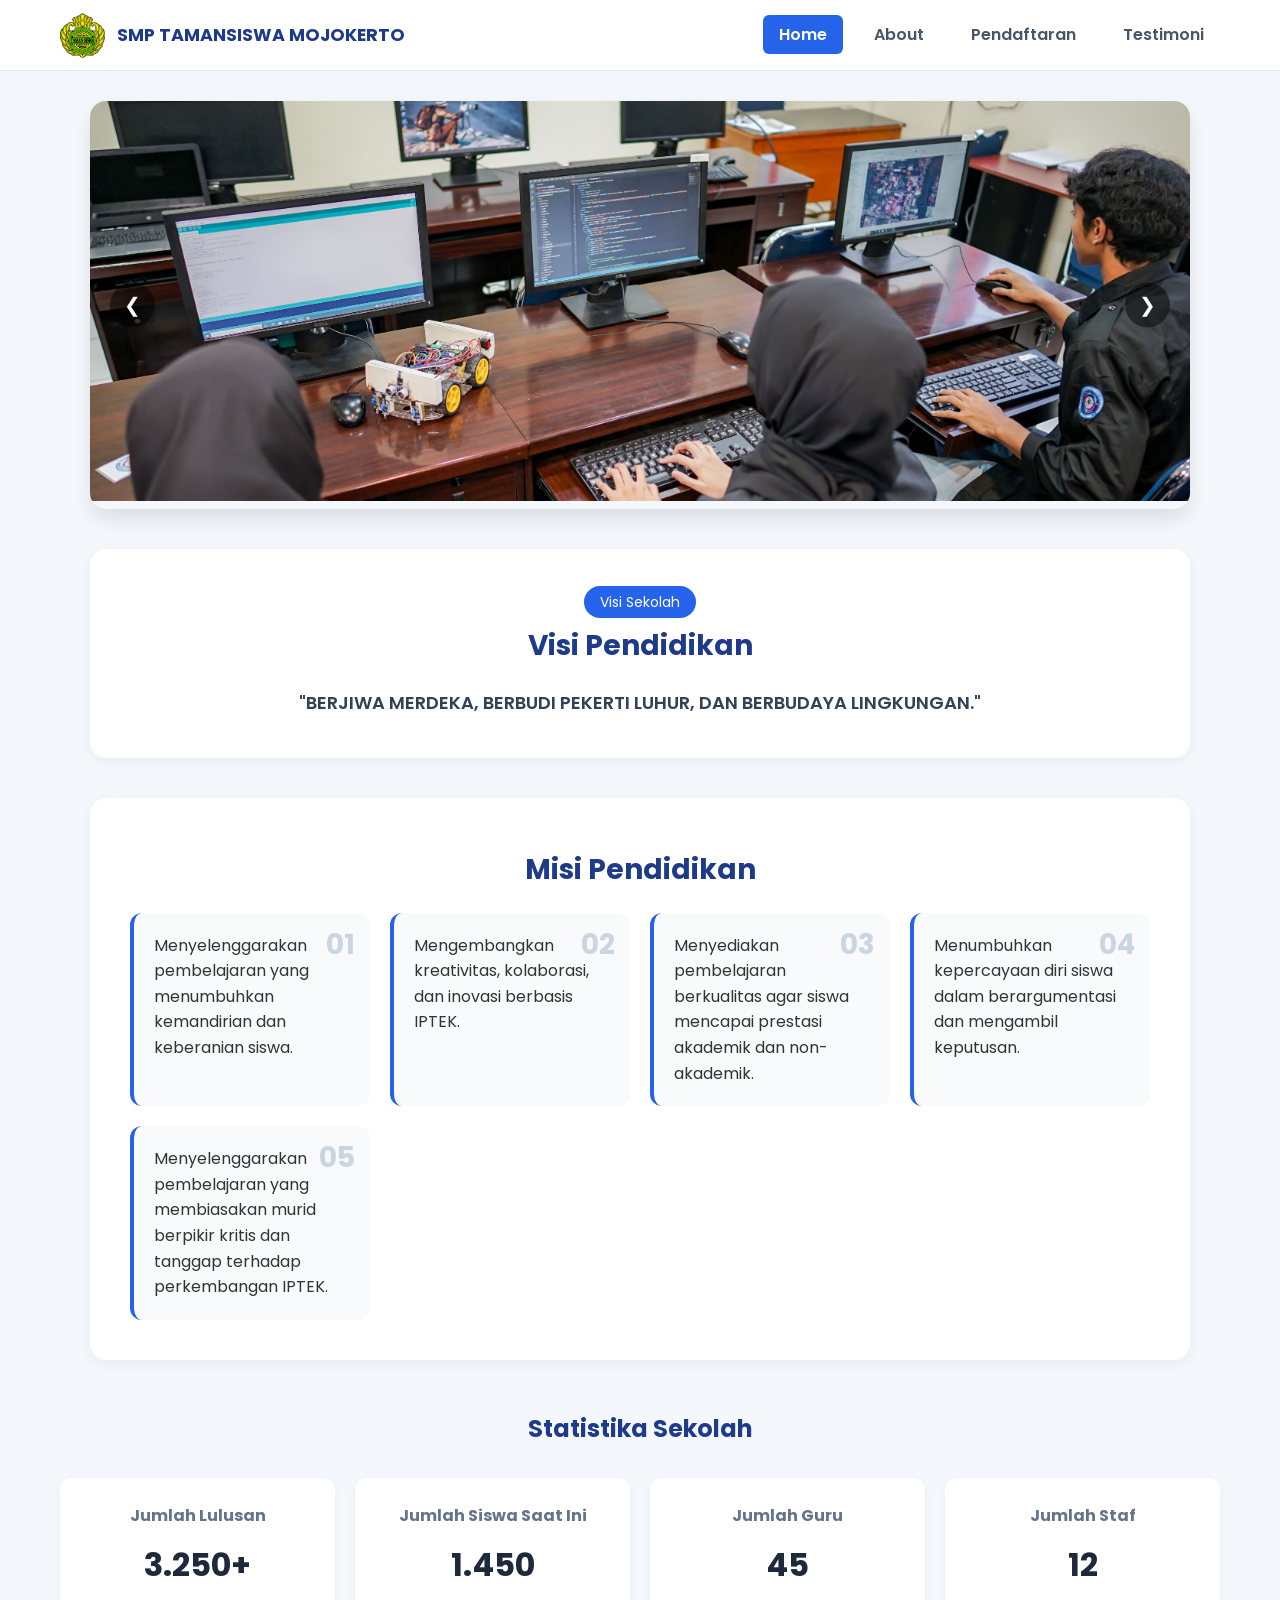
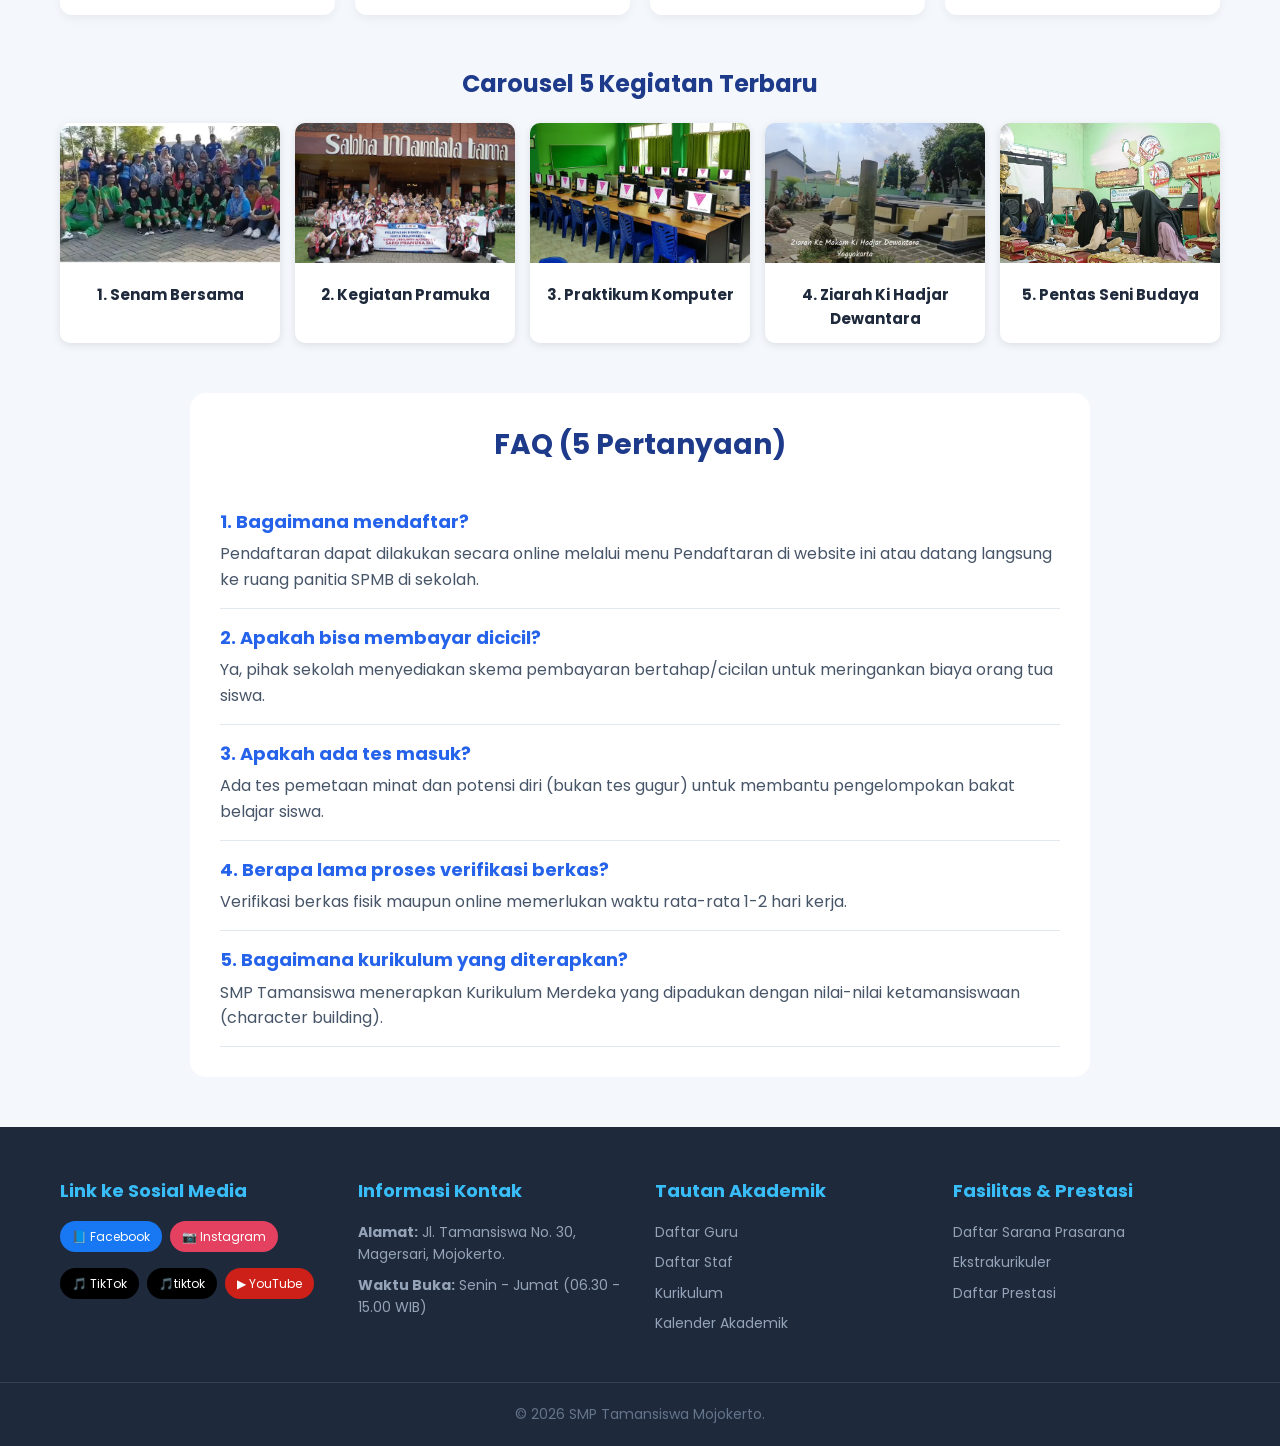
==== commit 8144ed5e: "Add files via upload" ====
--- a/index.html
+++ b/index.html
@@ -48,26 +48,35 @@
       <div class="slide"><img src="gambar5.jpg" alt="Promosi 5" /></div>
     </div>
 
-    <div class="navigation nav1">
-      <label for="slide5" class="prev">&#10094;</label>
-      <label for="slide1" class="next">&#10095;</label>
-    </div>
-    <div class="navigation nav2">
-      <label for="slide5" class="prev">&#10094;</label>
-      <label for="slide4" class="next">&#10095;</label>
-    </div>
-    <div class="navigation nav3">
-      <label for="slide3" class="prev">&#10094;</label>
-      <label for="slide4" class="next">&#10095;</label>
-    </div>
-    <div class="navigation nav4">
-      <label for="slide2" class="prev">&#10094;</label>
-      <label for="slide3" class="next">&#10095;</label>
-    </div>
-      <div class="navigation nav5">
-      <label for="slide1" class="prev">&#10094;</label>
-      <label for="slide2" class="next">&#10095;</label>
-    </div>
+    <!-- Navigasi saat Slide 1 aktif -->
+<div class="navigation nav1">
+  <label for="slide5" class="prev">&#10094;</label> <!-- Ke Slide 5 -->
+  <label for="slide2" class="next">&#10095;</label> <!-- Ke Slide 2 -->
+</div>
+
+<!-- Navigasi saat Slide 2 aktif -->
+<div class="navigation nav2">
+  <label for="slide1" class="prev">&#10094;</label> <!-- Ke Slide 1 -->
+  <label for="slide3" class="next">&#10095;</label> <!-- Ke Slide 3 -->
+</div>
+
+<!-- Navigasi saat Slide 3 aktif -->
+<div class="navigation nav3">
+  <label for="slide2" class="prev">&#10094;</label> <!-- Ke Slide 2 -->
+  <label for="slide4" class="next">&#10095;</label> <!-- Ke Slide 4 -->
+</div>
+
+<!-- Navigasi saat Slide 4 aktif -->
+<div class="navigation nav4">
+  <label for="slide3" class="prev">&#10094;</label> <!-- Ke Slide 3 -->
+  <label for="slide5" class="next">&#10095;</label> <!-- Ke Slide 5 -->
+</div>
+
+<!-- Navigasi saat Slide 5 aktif -->
+<div class="navigation nav5">
+  <label for="slide4" class="prev">&#10094;</label> <!-- Ke Slide 4 -->
+  <label for="slide1" class="next">&#10095;</label> <!-- Ke Slide 1 -->
+</div>
   </div>
 
   <!-- VISI SMP -->
@@ -194,6 +203,7 @@
           <a href="#" class="facebook">📘 Facebook</a>
           <a href="https://www.instagram.com/smp_tamansiswa_mojokerto/" class="instagram" target="_blank">📷 Instagram</a>
           <a href="#" class="tiktok">🎵 TikTok</a>
+          <a href="https://www.tiktok.com/@smp.tamansiswa.mjk?_r=1&_t=ZS-98lfKY4wnq5" class="tiktok" target="_blank"> 🎵tiktok</a>
           <a href="https://www.youtube.com/@smp_tamansiswa_mojokerto" class="youtube" target="_blank">▶ YouTube</a>
         </div>
       </div>
--- a/style.css
+++ b/style.css
@@ -1,310 +1,323 @@
-* {
-  margin: 0;
-  padding: 0;
-  box-sizing: border-box;
-}
-
-body {
-  font-family: 'Poppins', sans-serif;
-  background: #f4f7fb;
-  color: #333;
-  line-height: 1.6;
-}
-
-.container {
-  max-width: 1200px;
-  margin: 0 auto;
-  padding: 0 20px;
-}
-
-.navbar {
-  background-color: #ffffff;
-  border-bottom: 1px solid #e2e8f0;
-  position: sticky;
-  top: 0;
-  z-index: 1000;
-}
-
-.navbar .container {
-  display: flex;
-  align-items: center;
-  justify-content: space-between;
-  height: 70px;
-}
-
-.logo-container {
-  display: flex;
-  align-items: center;
-  gap: 12px;
-}
-
-.logo-img {
-  width: 45px;
-  height: 45px;
-}
-
-.logo {
-  font-size: 1.1rem;
-  font-weight: 700;
-  color: #1e3a8a;
-  text-decoration: none;
-}
-
-.navbar-links ul {
-  list-style: none;
-  display: flex;
-  gap: 15px;
-}
-
-.navbar-links a {
-  text-decoration: none;
-  color: #475569;
-  padding: 8px 16px;
-  border-radius: 6px;
-  font-weight: 600;
-  transition: all 0.3s ease;
-}
-
-.navbar-links a:hover, .navbar-links a.active {
-  background-color: #2563eb;
-  color: white;
-}
-
-/* Checkbox Hack untuk Mobile Menu */
-.menu-toggle-checkbox {
-  display: none;
-}
-
-.toggle-button {
-  display: none;
-  font-size: 1.8rem;
-  cursor: pointer;
-  padding: 4px 12px;
-  background: #f1f5f9;
-  border-radius: 6px;
-  color: #1e3a8a;
-}
-
-/* Responsive Mobile Navigation */
-@media (max-width: 768px) {
-  .toggle-button {
-    display: block;
-  }
-
-  .navbar-links {
-    display: none;
-    width: 100%;
-    position: absolute;
-    top: 70px;
-    left: 0;
-    background: white;
-    box-shadow: 0 4px 10px rgba(0, 0, 0, 0.1);
-  }
-
-  .menu-toggle-checkbox:checked ~ .navbar-links {
-    display: block;
-  }
-
-  .navbar-links ul {
-    flex-direction: column;
-    padding: 20px;
-    gap: 10px;
-  }
-
-  .navbar-links ul li a {
-    display: block;
-    padding: 10px;
-  }
-}
-
-/* ================= CAROUSEL (PURE CSS) ================= */
-.carousel {
-  width: 100%;
-  max-width: 1100px;
-  margin: 30px auto;
-  overflow: hidden;
-  border-radius: 16px;
-  position: relative;
-  box-shadow: 0 10px 20px rgba(0,0,0,0.1);
-}
-
-.carousel input { display: none; }
-.slides { display: flex; transition: 0.5s ease; }
-.slide { flex: 0 0 100%; }
-.slide img { width: 100%; height: 400px; object-fit: cover; }
-
-#slide1:checked ~ .slides { transform: translateX(0%); }
-#slide2:checked ~ .slides { transform: translateX(-100%); }
-#slide3:checked ~ .slides { transform: translateX(-200%); }
-
-.navigation {
-  position: absolute;
-  top: 50%;
-  width: 100%;
-  transform: translateY(-50%);
-  display: none;
-  justify-content: space-between;
-  padding: 0 20px;
-}
-
-#slide1:checked ~ .nav1, #slide2:checked ~ .nav2, #slide3:checked ~ .nav3 { display: flex; }
-
-.navigation label {
-  width: 45px; height: 45px;
-  background: rgba(0, 0, 0, 0.5);
-  color: white; border-radius: 50%;
-  display: flex; justify-content: center; align-items: center;
-  cursor: pointer; font-size: 20px;
-}
-
-/* ================= VISI & MISI ================= */
-.visi-section, .misi-section {
-  max-width: 1100px;
-  margin: 40px auto;
-  padding: 40px;
-  background: white;
-  border-radius: 16px;
-  box-shadow: 0 4px 15px rgba(0, 0, 0, 0.05);
-}
-
-.visi-header, .misi-header { text-align: center; margin-bottom: 20px; }
-.visi-badge { background: #2563eb; color: white; padding: 6px 16px; border-radius: 20px; font-size: 14px; }
-.visi-header h2, .misi-header h2 { font-size: 28px; color: #1e3a8a; margin-top: 10px; }
-.visi-text { text-align: center; font-size: 18px; font-weight: 600; color: #334155; }
-
-.misi-grid {
-  display: grid;
-  grid-template-columns: repeat(auto-fit, minmax(220px, 1fr));
-  gap: 20px;
-}
-
-.misi-card {
-  background: #f8fafc;
-  padding: 20px;
-  border-radius: 12px;
-  position: relative;
-  border-left: 4px solid #2563eb;
-}
-
-.misi-number { position: absolute; top: 10px; right: 15px; font-size: 28px; color: #cbd5e1; font-weight: bold; }
-
-/* ================= STATISTIK ================= */
-#statistik { margin: 50px auto; text-align: center; }
-#statistik h2 { margin-bottom: 30px; color: #1e3a8a; }
-.stat-grid { display: flex; gap: 20px; justify-content: center; flex-wrap: wrap; }
-.card { background: white; padding: 25px; border-radius: 12px; box-shadow: 0 4px 10px rgba(0,0,0,0.05); min-width: 200px; flex: 1; }
-.card h3 { font-size: 16px; color: #64748b; }
-.number { font-size: 32px; font-weight: bold; color: #1e293b; margin-top: 10px; }
-
-/* ================= KEGIATAN TERBARU & KATEGORI ================= */
-.kegiatan-grid { display: grid; grid-template-columns: repeat(auto-fit, minmax(180px, 1fr)); gap: 15px; margin-top: 20px; }
-.kegiatan-card { background: white; border-radius: 10px; overflow: hidden; box-shadow: 0 2px 8px rgba(0,0,0,0.1); text-align: center; }
-.kegiatan-card img { width: 100%; height: 140px; object-fit: cover; }
-.kegiatan-card h3 { padding: 12px; font-size: 15px; color: #1e293b; }
-
-.kategori-grid { display: grid; grid-template-columns: repeat(auto-fit, minmax(220px, 1fr)); gap: 20px; margin-top: 20px; }
-.kategori-card { background: white; padding: 20px; border-radius: 10px; border-top: 3px solid #2563eb; box-shadow: 0 2px 8px rgba(0,0,0,0.05); }
-.kategori-card h3 { margin-bottom: 12px; color: #1e3a8a; }
-.kategori-card ul { list-style-position: inside; color: #475569; }
-
-/* ================= FAQ ================= */
-.faq-section { max-width: 900px; margin: 50px auto; padding: 30px; background: white; border-radius: 16px; }
-.faq-section h1 { text-align: center; font-size: 28px; color: #1e3a8a; margin-bottom: 25px; }
-.faq-item { border-bottom: 1px solid #e2e8f0; padding: 15px 0; }
-.faq-item h2 { font-size: 18px; color: #2563eb; }
-.faq-item p { color: #475569; margin-top: 5px; }
-
-/* ================= ABOUT BANNER & SEJARAH ================= */
-.about-banner { position: relative; width: 100%; height: 300px; border-radius: 16px; overflow: hidden; margin-bottom: 30px; }
-.about-banner img { width: 100%; height: 100%; object-fit: cover; }
-.banner-text { position: absolute; top: 50%; left: 50%; transform: translate(-50%, -50%); color: white; text-align: center; background: rgba(0,0,0,0.5); padding: 20px; border-radius: 10px; }
-.sejarah-section { background: white; padding: 30px; border-radius: 16px; margin-bottom: 40px; }
-.sejarah-section h2 { color: #1e3a8a; margin-bottom: 15px; }
-
-/* ================= PENDAFTARAN & BIAYA ================= */
-.pendaftaran-section { margin: 50px auto; background: white; padding: 40px; border-radius: 16px; }
-.section-title { text-align: center; color: #1e3a8a; margin-bottom: 30px; }
-.langkah-list { margin-left: 20px; margin-top: 10px; margin-bottom: 30px; }
-.table-biaya { width: 100%; border-collapse: collapse; margin: 20px 0 30px; }
-.table-biaya th, .table-biaya td { border: 1px solid #e2e8f0; padding: 12px; text-align: left; }
-.table-biaya th { background: #f1f5f9; color: #1e293b; }
-
-.form-wrapper { max-width: 600px; margin: 0 auto; background: #f8fafc; padding: 25px; border-radius: 10px; }
-.form-group { margin-bottom: 15px; }
-.form-group label { display: block; margin-bottom: 5px; font-weight: 600; }
-.form-group input, .form-group select { width: 100%; padding: 10px; border: 1px solid #cbd5e1; border-radius: 6px; }
-.btn { width: 100%; padding: 12px; background: #2563eb; color: white; border: none; border-radius: 6px; font-weight: bold; cursor: pointer; }
-
-/* ================= TESTIMONI ================= */
-.testimonial-section { background: #eef2ff; padding: 50px 0; }
-.testimonial-grid { display: grid; grid-template-columns: repeat(auto-fit, minmax(240px, 1fr)); gap: 20px; margin-top: 30px; }
-.testimonial-card { background: white; padding: 25px; border-radius: 12px; box-shadow: 0 4px 10px rgba(0,0,0,0.05); }
-.quote-icon { font-size: 32px; color: #2563eb; font-weight: bold; }
-.testimonial-text { font-style: italic; color: #475569; margin-bottom: 15px; }
-.author-info h4 { font-size: 16px; color: #1e293b; }
-.author-info p { font-size: 13px; color: #64748b; }
-
-/* ================= FOOTER ================= */
-.footer { background: #1e293b; color: #f8fafc; padding-top: 50px; margin-top: 50px; }
-.footer-container { max-width: 1200px; margin: auto; padding: 0 20px 40px; display: grid; grid-template-columns: repeat(auto-fit, minmax(220px, 1fr)); gap: 30px; }
-.footer-col h3 { font-size: 18px; margin-bottom: 15px; color: #38bdf8; }
-.footer-col p, .footer-col a { color: #94a3b8; font-size: 14px; text-decoration: none; margin-bottom: 8px; display: block; }
-.social-buttons { display: flex; flex-wrap: wrap; gap: 8px; margin-top: 15px; }
-.social-buttons a { padding: 6px 12px; border-radius: 20px; color: white; font-size: 12px; text-decoration: none; }
-.facebook { background: #1877F2; } .instagram { background: #E4405F; } .tiktok { background: #000; } .youtube { background: #CD2019; }
-.footer-bottom { text-align: center; border-top: 1px solid #334155; padding: 20px; font-size: 14px; color: #64748b; }
-
-.detail-section {
-  background: #ffffff;
-  padding: 40px;
-  border-radius: 16px;
-  margin: 40px auto;
-  box-shadow: 0 4px 15px rgba(0, 0, 0, 0.05);
-}
-
-.grid-cards {
-  display: grid;
-  grid-template-columns: repeat(auto-fit, minmax(220px, 1fr));
-  gap: 20px;
-  margin-top: 25px;
-}
-
-.profile-card {
-  background: #f8fafc;
-  border-radius: 12px;
-  padding: 20px;
-  text-align: center;
-  border: 1px solid #e2e8f0;
-}
-
-.profile-card img {
-  width: 100px;
-  height: 100px;
-  border-radius: 50%;
-  object-fit: cover;
-  margin-bottom: 12px;
-}
-
-.profile-card h4 {
-  color: #1e3a8a;
-  font-size: 16px;
-  margin-bottom: 4px;
-}
-
-.profile-card p {
-  color: #64748b;
-  font-size: 13px;
-}
-
-.list-detail {
-  list-style-type: none;
-  margin-top: 15px;
-}
-
-.list-detail li {
-  padding: 12px 15px;
-  background: #f8fafc;
-  border-left: 4px solid #2563eb;
-  margin-bottom: 10px;
-  border-radius: 0 8px 8px 0;
+* {
+  margin: 0;
+  padding: 0;
+  box-sizing: border-box;
+}
+
+body {
+  font-family: 'Poppins', sans-serif;
+  background: #f4f7fb;
+  color: #333;
+  line-height: 1.6;
+}
+
+.container {
+  max-width: 1200px;
+  margin: 0 auto;
+  padding: 0 20px;
+}
+
+.navbar {
+  background-color: #ffffff;
+  border-bottom: 1px solid #e2e8f0;
+  position: sticky;
+  top: 0;
+  z-index: 1000;
+}
+
+.navbar .container {
+  display: flex;
+  align-items: center;
+  justify-content: space-between;
+  height: 70px;
+}
+
+.logo-container {
+  display: flex;
+  align-items: center;
+  gap: 12px;
+}
+
+.logo-img {
+  width: 45px;
+  height: 45px;
+}
+
+.logo {
+  font-size: 1.1rem;
+  font-weight: 700;
+  color: #1e3a8a;
+  text-decoration: none;
+}
+
+.navbar-links ul {
+  list-style: none;
+  display: flex;
+  gap: 15px;
+}
+
+.navbar-links a {
+  text-decoration: none;
+  color: #475569;
+  padding: 8px 16px;
+  border-radius: 6px;
+  font-weight: 600;
+  transition: all 0.3s ease;
+}
+
+.navbar-links a:hover, .navbar-links a.active {
+  background-color: #2563eb;
+  color: white;
+}
+
+/* Checkbox Hack untuk Mobile Menu */
+.menu-toggle-checkbox {
+  display: none;
+}
+
+.toggle-button {
+  display: none;
+  font-size: 1.8rem;
+  cursor: pointer;
+  padding: 4px 12px;
+  background: #f1f5f9;
+  border-radius: 6px;
+  color: #1e3a8a;
+}
+
+/* Responsive Mobile Navigation */
+@media (max-width: 768px) {
+  .toggle-button {
+    display: block;
+  }
+
+  .navbar-links {
+    display: none;
+    width: 100%;
+    position: absolute;
+    top: 70px;
+    left: 0;
+    background: white;
+    box-shadow: 0 4px 10px rgba(0, 0, 0, 0.1);
+  }
+
+  .menu-toggle-checkbox:checked ~ .navbar-links {
+    display: block;
+  }
+
+  .navbar-links ul {
+    flex-direction: column;
+    padding: 20px;
+    gap: 10px;
+  }
+
+  .navbar-links ul li a {
+    display: block;
+    padding: 10px;
+  }
+}
+
+/* ================= CAROUSEL (PURE CSS) ================= */
+.carousel {
+  width: 100%;
+  max-width: 1100px;
+  margin: 30px auto;
+  overflow: hidden;
+  border-radius: 16px;
+  position: relative;
+  box-shadow: 0 10px 20px rgba(0,0,0,0.1);
+}
+
+.carousel input { display: none; }
+.slides { display: flex; transition: 0.5s ease; }
+.slide { flex: 0 0 100%; }
+.slide img { width: 100%; height: 400px; object-fit: cover; }
+
+/* Pergeseran posisi slide (1 sampai 5) */
+#slide1:checked ~ .slides { transform: translateX(0%); }
+#slide2:checked ~ .slides { transform: translateX(-100%); }
+#slide3:checked ~ .slides { transform: translateX(-200%); }
+#slide4:checked ~ .slides { transform: translateX(-300%); }
+#slide5:checked ~ .slides { transform: translateX(-400%); }
+
+.navigation {
+  position: absolute;
+  top: 50%;
+  width: 100%;
+  transform: translateY(-50%);
+  display: none;
+  justify-content: space-between;
+  padding: 0 20px;
+  pointer-events: none; /* Mencegah area transparan menutupi elemen lain */
+}
+
+/* Menampilkan navigasi sesuai slide yang aktif (1 sampai 5) */
+#slide1:checked ~ .nav1, 
+#slide2:checked ~ .nav2, 
+#slide3:checked ~ .nav3,
+#slide4:checked ~ .nav4,
+#slide5:checked ~ .nav5 { 
+  display: flex; 
+}
+
+.navigation label {
+  width: 45px; height: 45px;
+  background: rgba(0, 0, 0, 0.5);
+  color: white; border-radius: 50%;
+  display: flex; justify-content: center; align-items: center;
+  cursor: pointer; font-size: 20px;
+  pointer-events: auto; /* Mengaktifkan klik hanya pada tombol panah */
+  user-select: none;
+}
+
+/* ================= VISI & MISI ================= */
+.visi-section, .misi-section {
+  max-width: 1100px;
+  margin: 40px auto;
+  padding: 40px;
+  background: white;
+  border-radius: 16px;
+  box-shadow: 0 4px 15px rgba(0, 0, 0, 0.05);
+}
+
+.visi-header, .misi-header { text-align: center; margin-bottom: 20px; }
+.visi-badge { background: #2563eb; color: white; padding: 6px 16px; border-radius: 20px; font-size: 14px; }
+.visi-header h2, .misi-header h2 { font-size: 28px; color: #1e3a8a; margin-top: 10px; }
+.visi-text { text-align: center; font-size: 18px; font-weight: 600; color: #334155; }
+
+.misi-grid {
+  display: grid;
+  grid-template-columns: repeat(auto-fit, minmax(220px, 1fr));
+  gap: 20px;
+}
+
+.misi-card {
+  background: #f8fafc;
+  padding: 20px;
+  border-radius: 12px;
+  position: relative;
+  border-left: 4px solid #2563eb;
+}
+
+.misi-number { position: absolute; top: 10px; right: 15px; font-size: 28px; color: #cbd5e1; font-weight: bold; }
+
+/* ================= STATISTIK ================= */
+#statistik { margin: 50px auto; text-align: center; }
+#statistik h2 { margin-bottom: 30px; color: #1e3a8a; }
+.stat-grid { display: flex; gap: 20px; justify-content: center; flex-wrap: wrap; }
+.card { background: white; padding: 25px; border-radius: 12px; box-shadow: 0 4px 10px rgba(0,0,0,0.05); min-width: 200px; flex: 1; }
+.card h3 { font-size: 16px; color: #64748b; }
+.number { font-size: 32px; font-weight: bold; color: #1e293b; margin-top: 10px; }
+
+/* ================= KEGIATAN TERBARU & KATEGORI ================= */
+.kegiatan-grid { display: grid; grid-template-columns: repeat(auto-fit, minmax(180px, 1fr)); gap: 15px; margin-top: 20px; }
+.kegiatan-card { background: white; border-radius: 10px; overflow: hidden; box-shadow: 0 2px 8px rgba(0,0,0,0.1); text-align: center; }
+.kegiatan-card img { width: 100%; height: 140px; object-fit: cover; }
+.kegiatan-card h3 { padding: 12px; font-size: 15px; color: #1e293b; }
+
+.kategori-grid { display: grid; grid-template-columns: repeat(auto-fit, minmax(220px, 1fr)); gap: 20px; margin-top: 20px; }
+.kategori-card { background: white; padding: 20px; border-radius: 10px; border-top: 3px solid #2563eb; box-shadow: 0 2px 8px rgba(0,0,0,0.05); }
+.kategori-card h3 { margin-bottom: 12px; color: #1e3a8a; }
+.kategori-card ul { list-style-position: inside; color: #475569; }
+
+/* ================= FAQ ================= */
+.faq-section { max-width: 900px; margin: 50px auto; padding: 30px; background: white; border-radius: 16px; }
+.faq-section h1 { text-align: center; font-size: 28px; color: #1e3a8a; margin-bottom: 25px; }
+.faq-item { border-bottom: 1px solid #e2e8f0; padding: 15px 0; }
+.faq-item h2 { font-size: 18px; color: #2563eb; }
+.faq-item p { color: #475569; margin-top: 5px; }
+
+/* ================= ABOUT BANNER & SEJARAH ================= */
+.about-banner { position: relative; width: 100%; height: 300px; border-radius: 16px; overflow: hidden; margin-bottom: 30px; }
+.about-banner img { width: 100%; height: 100%; object-fit: cover; }
+.banner-text { position: absolute; top: 50%; left: 50%; transform: translate(-50%, -50%); color: white; text-align: center; background: rgba(0,0,0,0.5); padding: 20px; border-radius: 10px; }
+.sejarah-section { background: white; padding: 30px; border-radius: 16px; margin-bottom: 40px; }
+.sejarah-section h2 { color: #1e3a8a; margin-bottom: 15px; }
+
+/* ================= PENDAFTARAN & BIAYA ================= */
+.pendaftaran-section { margin: 50px auto; background: white; padding: 40px; border-radius: 16px; }
+.section-title { text-align: center; color: #1e3a8a; margin-bottom: 30px; }
+.langkah-list { margin-left: 20px; margin-top: 10px; margin-bottom: 30px; }
+.table-biaya { width: 100%; border-collapse: collapse; margin: 20px 0 30px; }
+.table-biaya th, .table-biaya td { border: 1px solid #e2e8f0; padding: 12px; text-align: left; }
+.table-biaya th { background: #f1f5f9; color: #1e293b; }
+
+.form-wrapper { max-width: 600px; margin: 0 auto; background: #f8fafc; padding: 25px; border-radius: 10px; }
+.form-group { margin-bottom: 15px; }
+.form-group label { display: block; margin-bottom: 5px; font-weight: 600; }
+.form-group input, .form-group select { width: 100%; padding: 10px; border: 1px solid #cbd5e1; border-radius: 6px; }
+.btn { width: 100%; padding: 12px; background: #2563eb; color: white; border: none; border-radius: 6px; font-weight: bold; cursor: pointer; }
+
+/* ================= TESTIMONI ================= */
+.testimonial-section { background: #eef2ff; padding: 50px 0; }
+.testimonial-grid { display: grid; grid-template-columns: repeat(auto-fit, minmax(240px, 1fr)); gap: 20px; margin-top: 30px; }
+.testimonial-card { background: white; padding: 25px; border-radius: 12px; box-shadow: 0 4px 10px rgba(0,0,0,0.05); }
+.quote-icon { font-size: 32px; color: #2563eb; font-weight: bold; }
+.testimonial-text { font-style: italic; color: #475569; margin-bottom: 15px; }
+.author-info h4 { font-size: 16px; color: #1e293b; }
+.author-info p { font-size: 13px; color: #64748b; }
+
+/* ================= FOOTER ================= */
+.footer { background: #1e293b; color: #f8fafc; padding-top: 50px; margin-top: 50px; }
+.footer-container { max-width: 1200px; margin: auto; padding: 0 20px 40px; display: grid; grid-template-columns: repeat(auto-fit, minmax(220px, 1fr)); gap: 30px; }
+.footer-col h3 { font-size: 18px; margin-bottom: 15px; color: #38bdf8; }
+.footer-col p, .footer-col a { color: #94a3b8; font-size: 14px; text-decoration: none; margin-bottom: 8px; display: block; }
+.social-buttons { display: flex; flex-wrap: wrap; gap: 8px; margin-top: 15px; }
+.social-buttons a { padding: 6px 12px; border-radius: 20px; color: white; font-size: 12px; text-decoration: none; }
+.facebook { background: #1877F2; } .instagram { background: #E4405F; } .tiktok { background: #000; } .youtube { background: #CD2019; }
+.footer-bottom { text-align: center; border-top: 1px solid #334155; padding: 20px; font-size: 14px; color: #64748b; }
+
+.detail-section {
+  background: #ffffff;
+  padding: 40px;
+  border-radius: 16px;
+  margin: 40px auto;
+  box-shadow: 0 4px 15px rgba(0, 0, 0, 0.05);
+}
+
+.grid-cards {
+  display: grid;
+  grid-template-columns: repeat(auto-fit, minmax(220px, 1fr));
+  gap: 20px;
+  margin-top: 25px;
+}
+
+.profile-card {
+  background: #f8fafc;
+  border-radius: 12px;
+  padding: 20px;
+  text-align: center;
+  border: 1px solid #e2e8f0;
+}
+
+.profile-card img {
+  width: 100px;
+  height: 100px;
+  border-radius: 50%;
+  object-fit: cover;
+  margin-bottom: 12px;
+}
+
+.profile-card h4 {
+  color: #1e3a8a;
+  font-size: 16px;
+  margin-bottom: 4px;
+}
+
+.profile-card p {
+  color: #64748b;
+  font-size: 13px;
+}
+
+.list-detail {
+  list-style-type: none;
+  margin-top: 15px;
+}
+
+.list-detail li {
+  padding: 12px 15px;
+  background: #f8fafc;
+  border-left: 4px solid #2563eb;
+  margin-bottom: 10px;
+  border-radius: 0 8px 8px 0;
 }
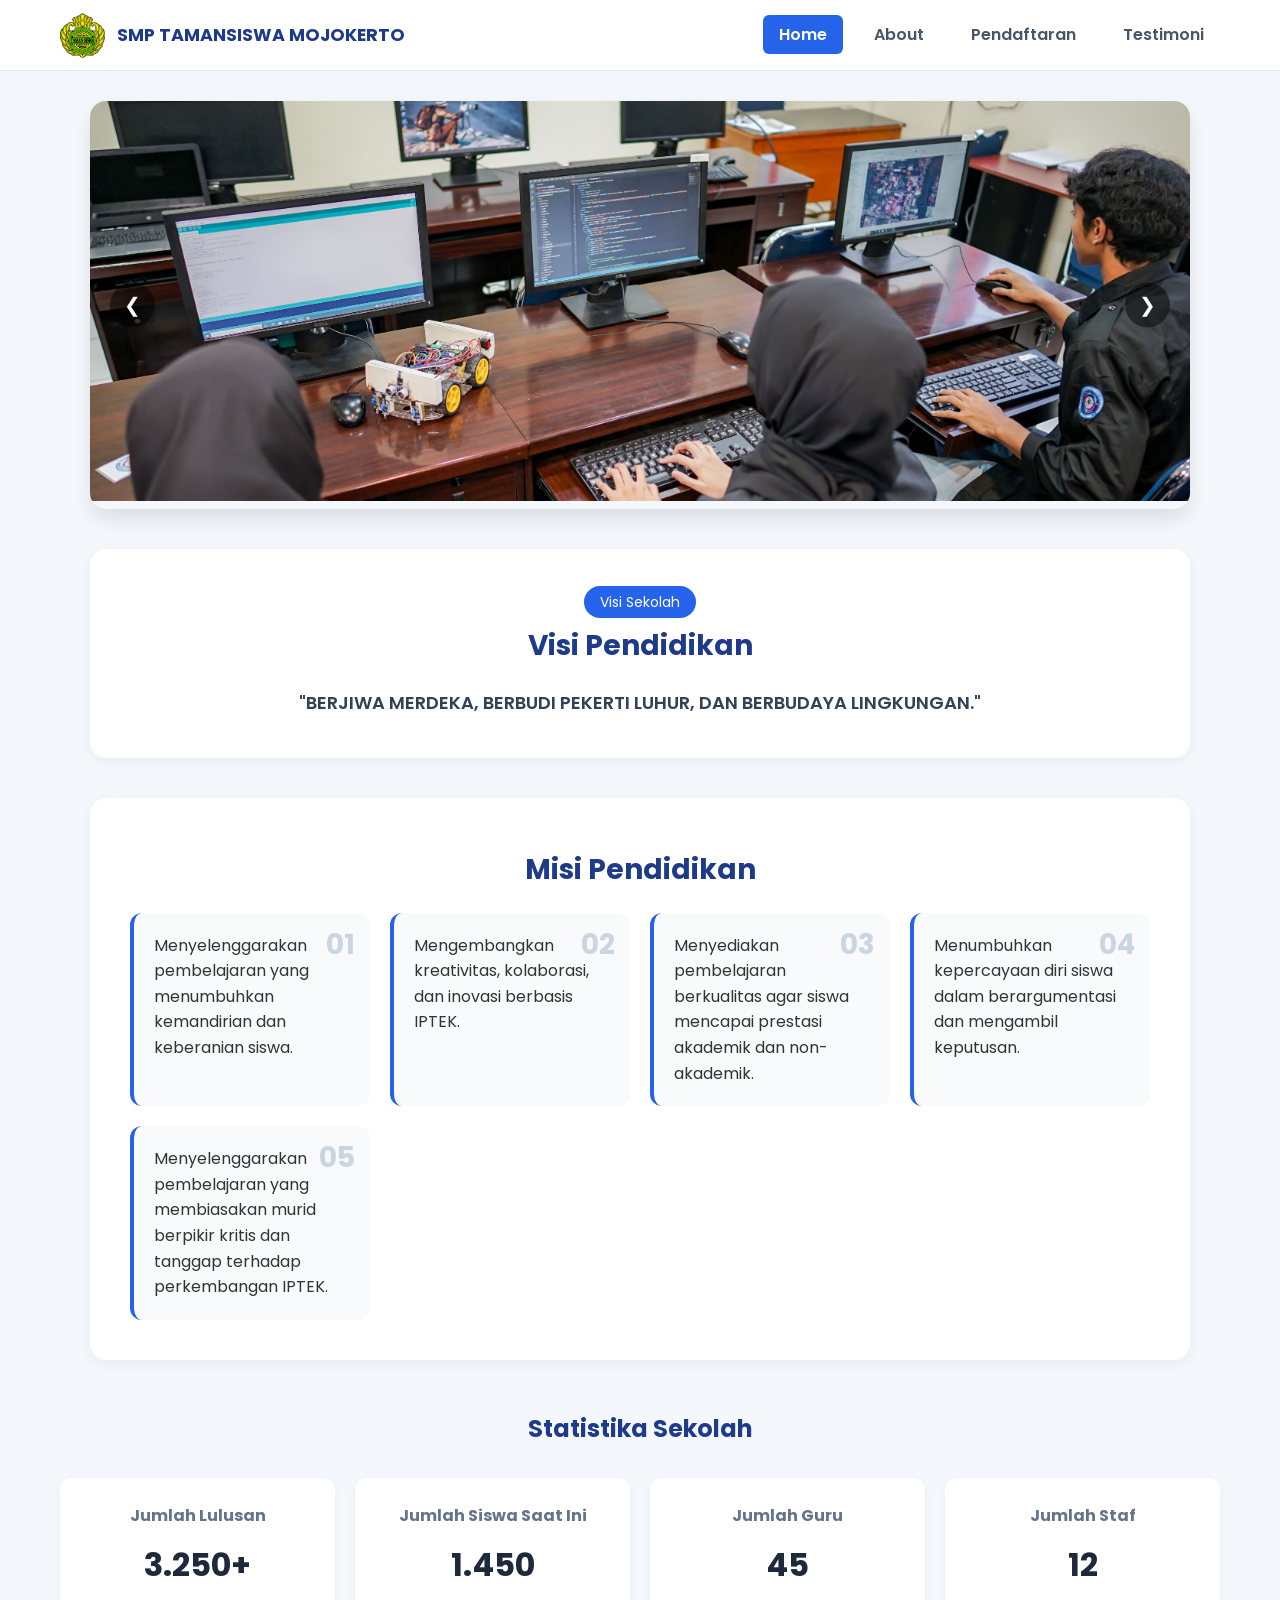
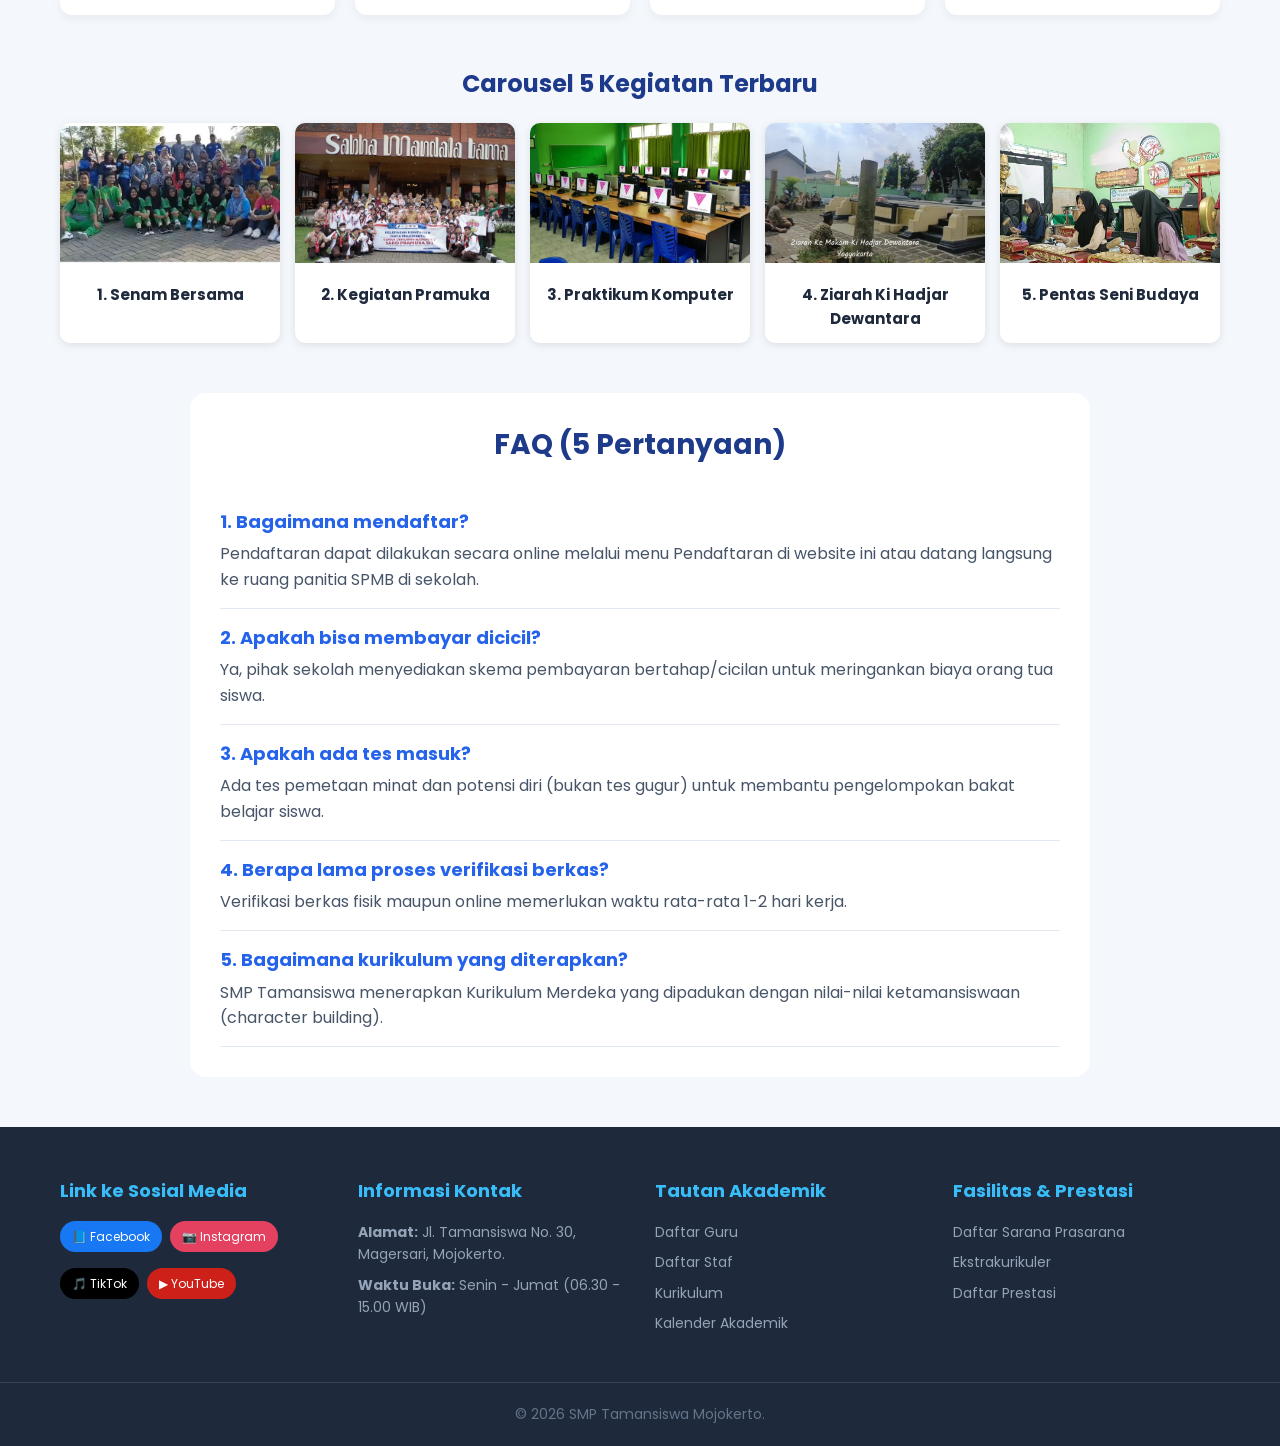
==== commit b51eae4b: "Add files via upload" ====
--- a/index.html
+++ b/index.html
@@ -48,35 +48,26 @@
       <div class="slide"><img src="gambar5.jpg" alt="Promosi 5" /></div>
     </div>
 
-    <!-- Navigasi saat Slide 1 aktif -->
-<div class="navigation nav1">
-  <label for="slide5" class="prev">&#10094;</label> <!-- Ke Slide 5 -->
-  <label for="slide2" class="next">&#10095;</label> <!-- Ke Slide 2 -->
-</div>
-
-<!-- Navigasi saat Slide 2 aktif -->
-<div class="navigation nav2">
-  <label for="slide1" class="prev">&#10094;</label> <!-- Ke Slide 1 -->
-  <label for="slide3" class="next">&#10095;</label> <!-- Ke Slide 3 -->
-</div>
-
-<!-- Navigasi saat Slide 3 aktif -->
-<div class="navigation nav3">
-  <label for="slide2" class="prev">&#10094;</label> <!-- Ke Slide 2 -->
-  <label for="slide4" class="next">&#10095;</label> <!-- Ke Slide 4 -->
-</div>
-
-<!-- Navigasi saat Slide 4 aktif -->
-<div class="navigation nav4">
-  <label for="slide3" class="prev">&#10094;</label> <!-- Ke Slide 3 -->
-  <label for="slide5" class="next">&#10095;</label> <!-- Ke Slide 5 -->
-</div>
-
-<!-- Navigasi saat Slide 5 aktif -->
-<div class="navigation nav5">
-  <label for="slide4" class="prev">&#10094;</label> <!-- Ke Slide 4 -->
-  <label for="slide1" class="next">&#10095;</label> <!-- Ke Slide 1 -->
-</div>
+    <div class="navigation nav1">
+      <label for="slide5" class="prev">&#10094;</label>
+      <label for="slide1" class="next">&#10095;</label>
+    </div>
+    <div class="navigation nav2">
+      <label for="slide5" class="prev">&#10094;</label>
+      <label for="slide4" class="next">&#10095;</label>
+    </div>
+    <div class="navigation nav3">
+      <label for="slide3" class="prev">&#10094;</label>
+      <label for="slide4" class="next">&#10095;</label>
+    </div>
+    <div class="navigation nav4">
+      <label for="slide2" class="prev">&#10094;</label>
+      <label for="slide3" class="next">&#10095;</label>
+    </div>
+      <div class="navigation nav5">
+      <label for="slide1" class="prev">&#10094;</label>
+      <label for="slide2" class="next">&#10095;</label>
+    </div>
   </div>
 
   <!-- VISI SMP -->
@@ -202,8 +193,7 @@
         <div class="social-buttons">
           <a href="#" class="facebook">📘 Facebook</a>
           <a href="https://www.instagram.com/smp_tamansiswa_mojokerto/" class="instagram" target="_blank">📷 Instagram</a>
-          <a href="#" class="tiktok">🎵 TikTok</a>
-          <a href="https://www.tiktok.com/@smp.tamansiswa.mjk?_r=1&_t=ZS-98lfKY4wnq5" class="tiktok" target="_blank"> 🎵tiktok</a>
+          <a href="https://www.tiktok.com/@smp.tamansiswa.mjk?_r=1&_t=ZS-98lfKY4wnq5" class="tiktok">🎵 TikTok</a>
           <a href="https://www.youtube.com/@smp_tamansiswa_mojokerto" class="youtube" target="_blank">▶ YouTube</a>
         </div>
       </div>
